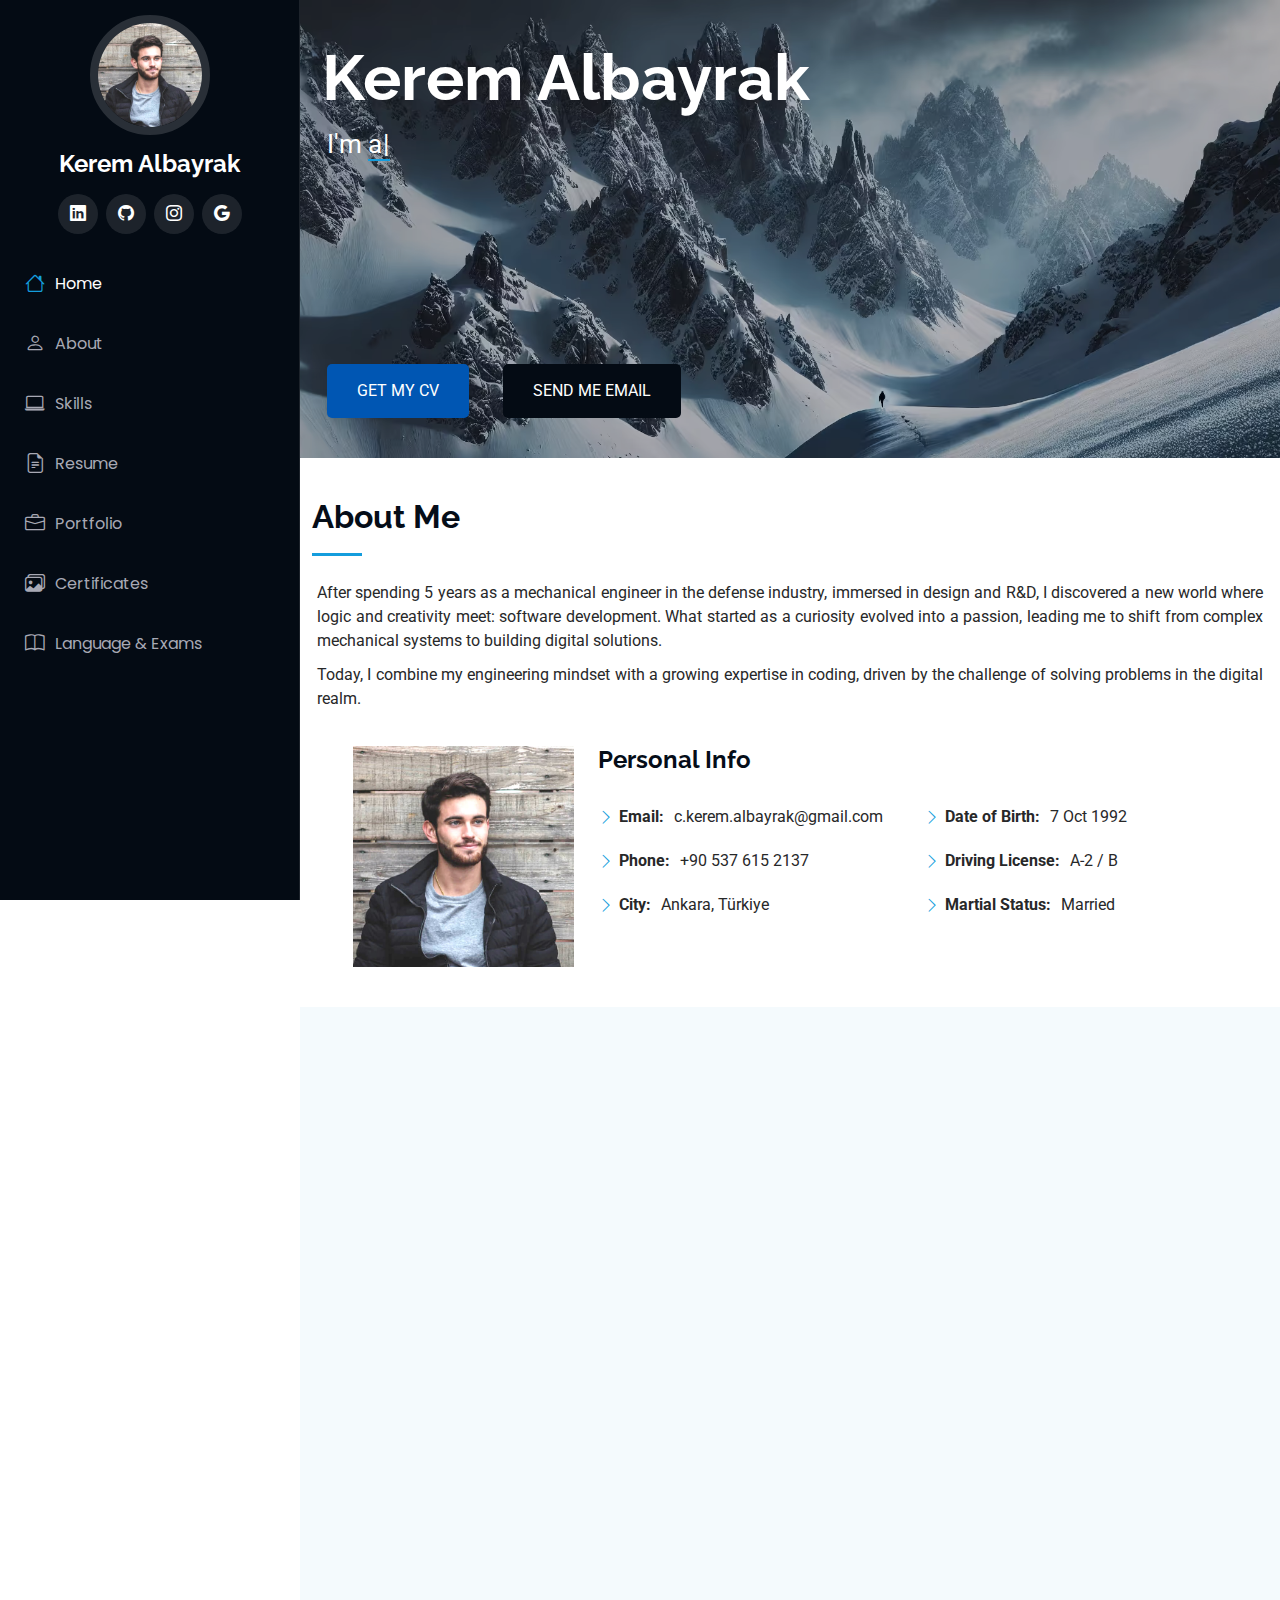
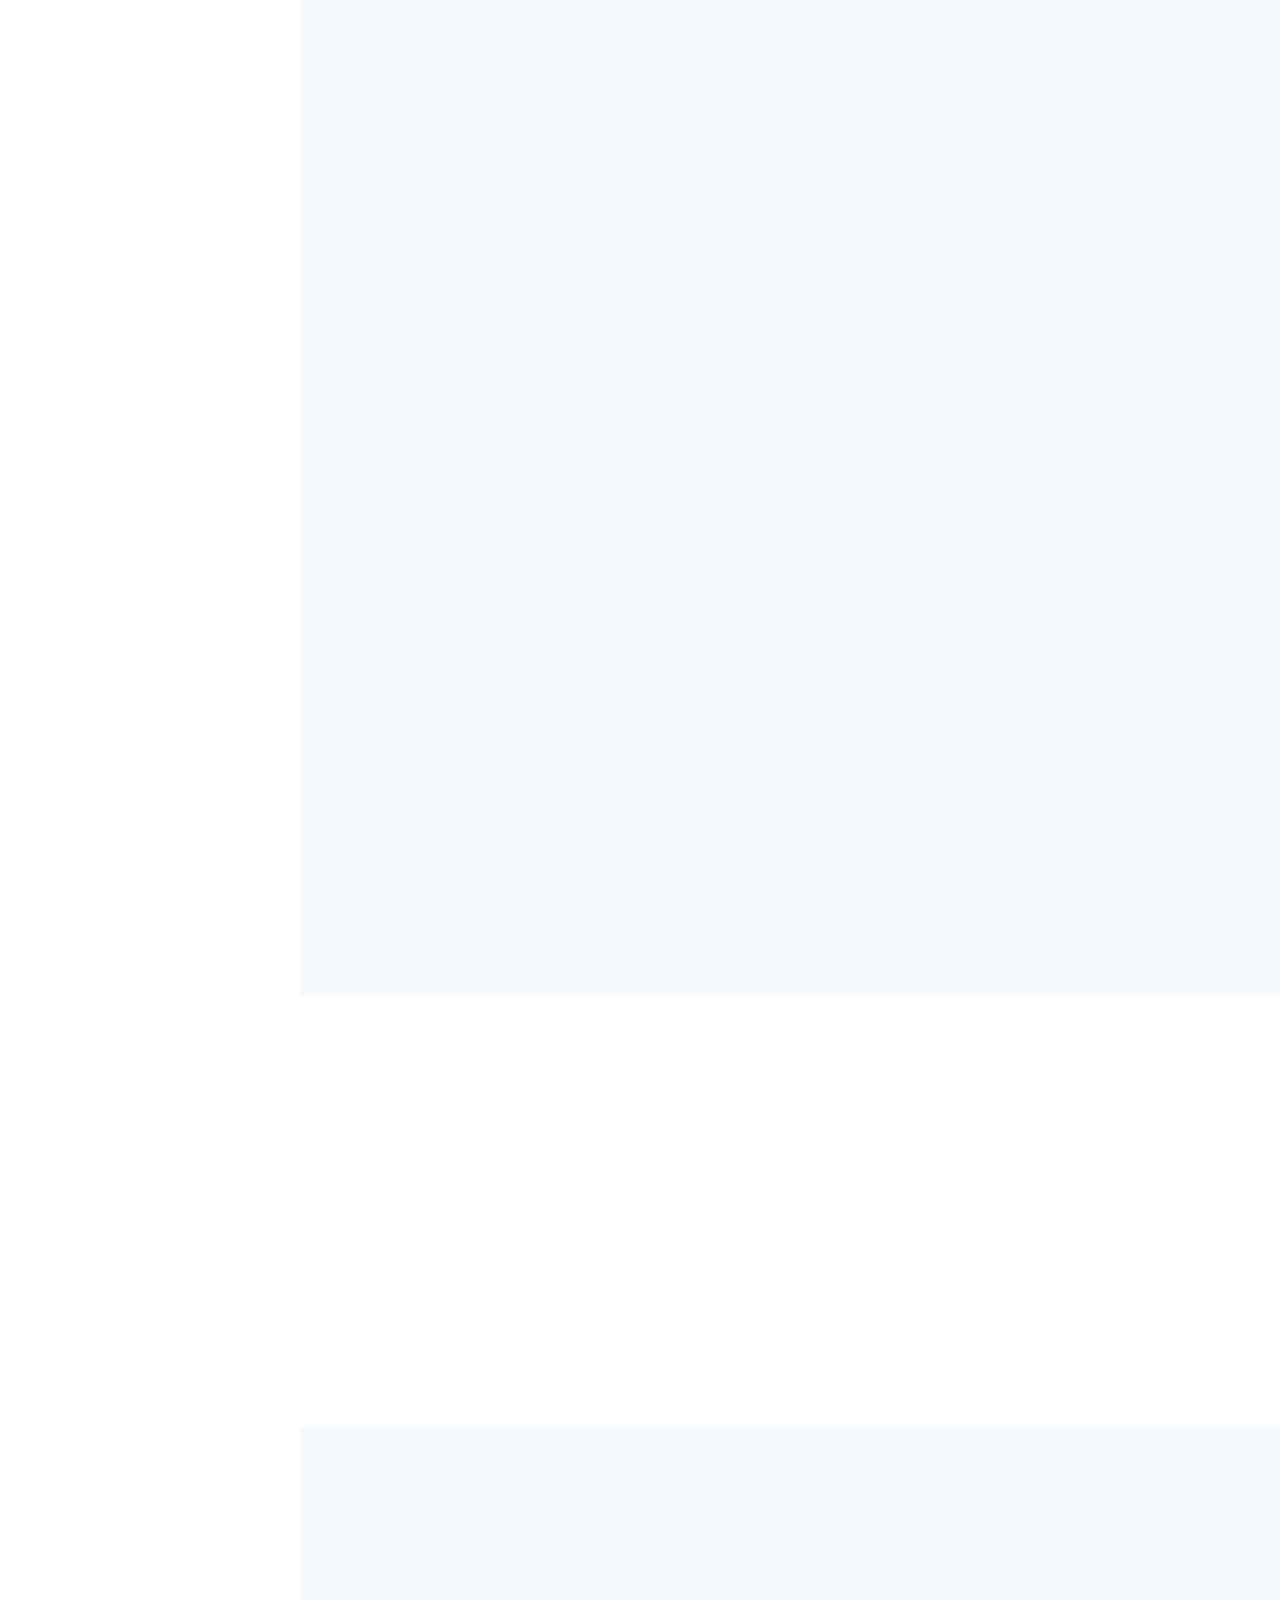
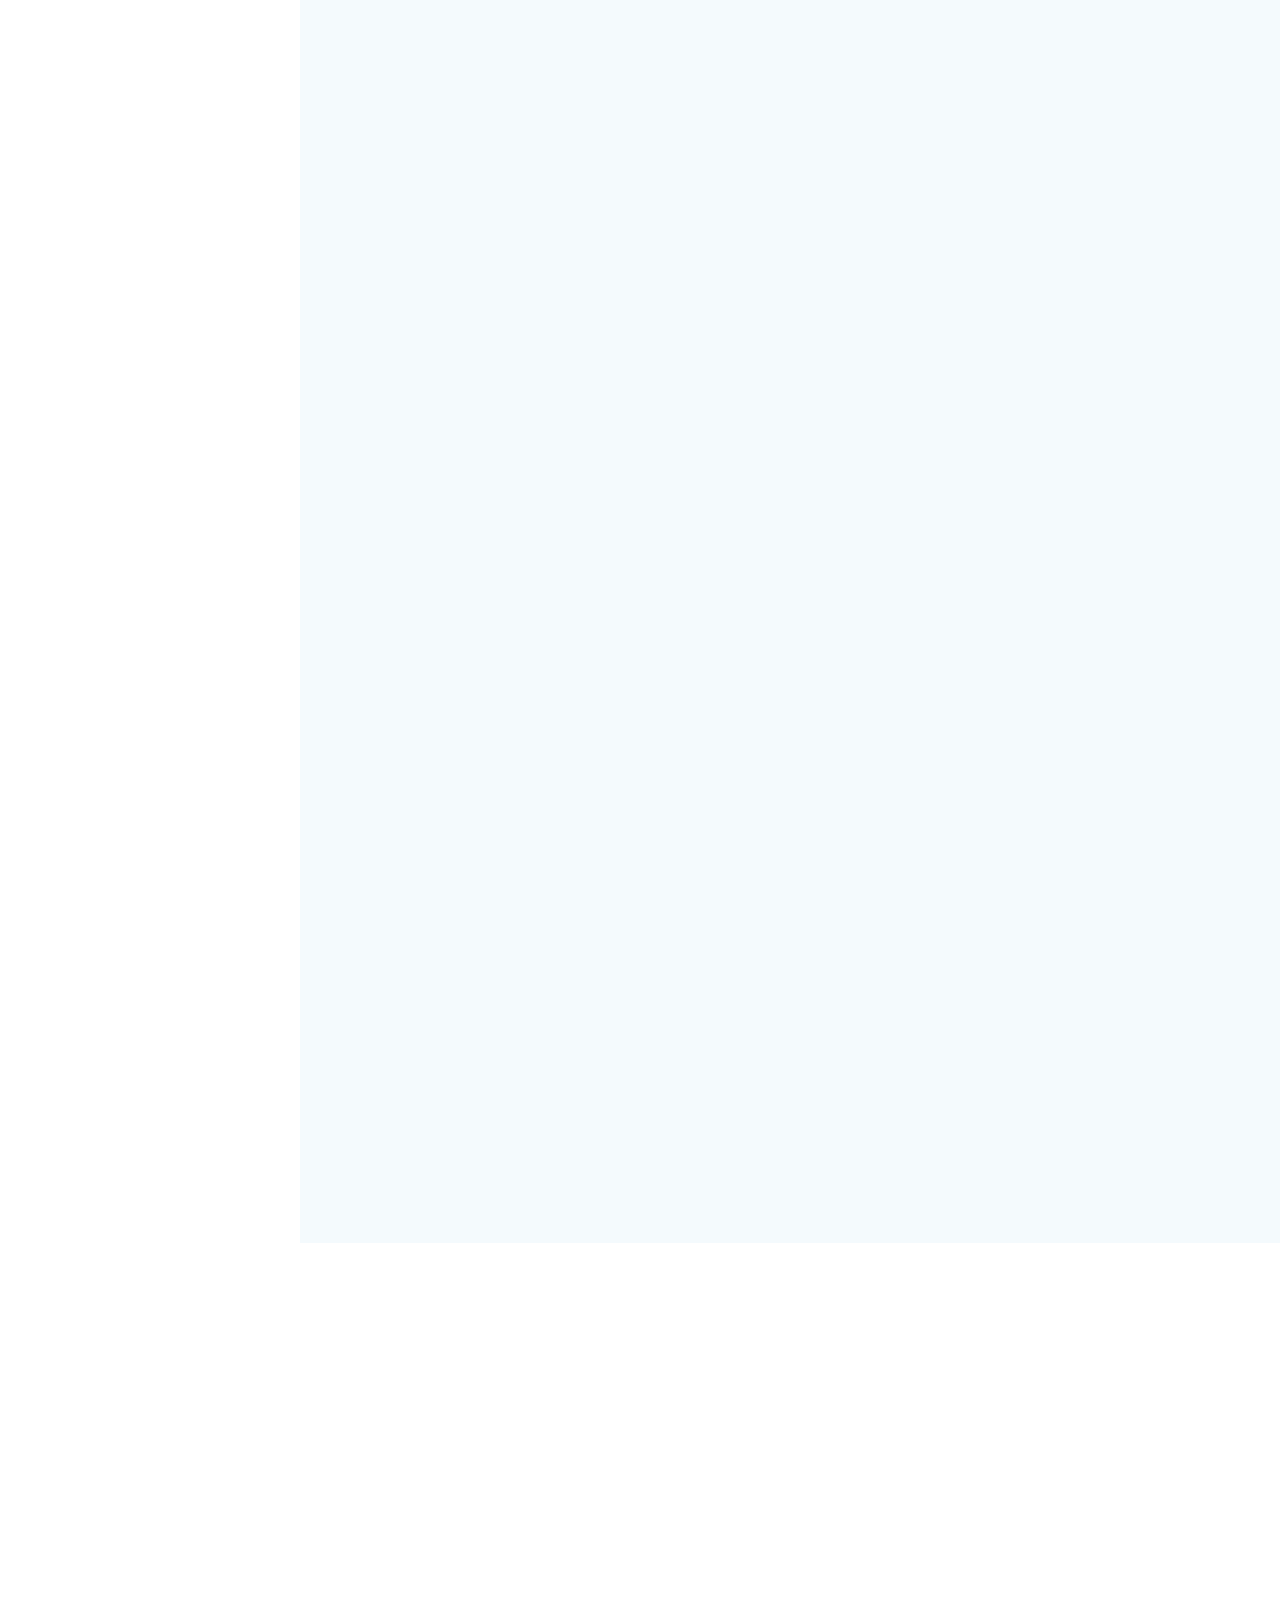
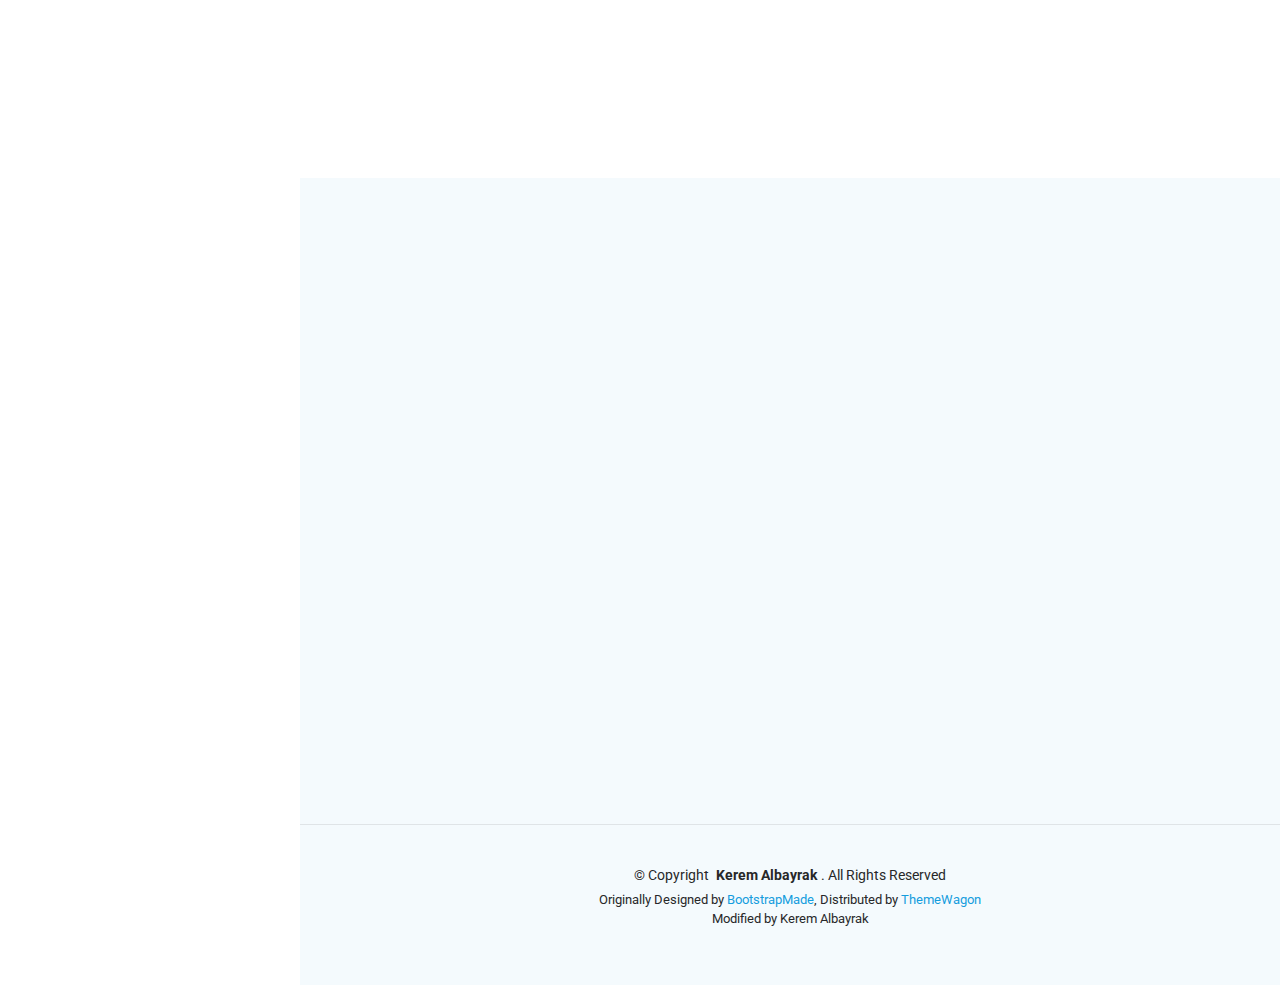
==== index.html @ eb7dd288 "Remove unused files and update page titles" ====
<!DOCTYPE html>
<html lang="en">
  <head>
    <meta charset="utf-8" />
    <meta content="width=device-width, initial-scale=1.0" name="viewport" />
    <title>Index - Kerem Albayrak</title>
    <meta content="" name="description" />
    <meta content="" name="keywords" />

    <!-- Favicons -->
    <link href="assets/img/favicon.png" rel="icon" />
    <link href="assets/img/apple-touch-icon.png" rel="apple-touch-icon" />

    <!-- Fonts -->
    <link href="https://fonts.googleapis.com" rel="preconnect" />
    <link href="https://fonts.gstatic.com" rel="preconnect" crossorigin />
    <link
      href="https://fonts.googleapis.com/css2?family=Roboto:ital,wght@0,100;0,300;0,400;0,500;0,700;0,900;1,100;1,300;1,400;1,500;1,700;1,900&family=Poppins:ital,wght@0,100;0,200;0,300;0,400;0,500;0,600;0,700;0,800;0,900;1,100;1,200;1,300;1,400;1,500;1,600;1,700;1,800;1,900&family=Raleway:ital,wght@0,100;0,200;0,300;0,400;0,500;0,600;0,700;0,800;0,900;1,100;1,200;1,300;1,400;1,500;1,600;1,700;1,800;1,900&display=swap"
      rel="stylesheet"
    />

    <!-- Vendor CSS Files -->
    <link href="assets/vendor/bootstrap/css/bootstrap.min.css" rel="stylesheet" />
    <link href="assets/vendor/bootstrap-icons/bootstrap-icons.css" rel="stylesheet" />
    <link href="assets/vendor/aos/aos.css" rel="stylesheet" />
    <link href="assets/vendor/glightbox/css/glightbox.min.css" rel="stylesheet" />
    <link href="assets/vendor/swiper/swiper-bundle.min.css" rel="stylesheet" />

    <!-- Main CSS File -->
    <link href="assets/css/main.css" rel="stylesheet" />

    <script async src="https://www.googletagmanager.com/gtag/js?id=G-XXXXXXX"></script>
    <script>
      window.dataLayer = window.dataLayer || [];
      function gtag() {
        dataLayer.push(arguments);
      }
      gtag("js", new Date());
      gtag("config", "G-VHT9JRE3QT");
    </script>
  </head>

  <body class="index-page">
    <header id="header" class="header dark-background d-flex flex-column">
      <i class="header-toggle d-xl-none bi bi-list"></i>

      <div class="profile-img">
        <img src="assets/img/my-profile-img.jpg" alt="" class="img-fluid rounded-circle" />
      </div>

      <a href="index.html" class="logo d-flex align-items-center justify-content-center">
        <!-- Uncomment the line below if you also wish to use an image logo -->
        <!-- <img src="assets/img/logo.png" alt=""> -->
        <h1 class="sitename">Kerem Albayrak</h1>
      </a>

      <div class="social-links text-center">
        <a href="https://www.linkedin.com/in/kerem-albayrak-me/" class="linkedin"><i class="bi bi-linkedin"></i></a>
        <a href="https://www.github.com/kerem-alba" class="github"><i class="bi bi-github"></i></a>
        <a href="https://www.instagram.com/keremasdfghjk/" class="instagram"><i class="bi bi-instagram"></i></a>
        <a href="mailto:c.kerem.albayrak@gmail.com" class="gmail"><i class="bi bi-google"></i></a>
      </div>

      <nav id="navmenu" class="navmenu">
        <ul>
          <li>
            <a href="index.html#hero" class="active"><i class="bi bi-house navicon"></i>Home</a>
          </li>
          <li>
            <a href="index.html#about"><i class="bi bi-person navicon"></i> About</a>
          </li>
          <li>
            <a href="index.html#skills"><i class="bi bi-laptop navicon"></i> Skills</a>
          </li>
          <li>
            <a href="index.html#resume"><i class="bi bi-file-earmark-text navicon"></i> Resume</a>
          </li>
          <li>
            <a href="index.html#portfolio"><i class="bi bi-briefcase navicon"></i> Portfolio</a>
          </li>
          <li>
            <a href="index.html#testimonials"><i class="bi bi-images navicon"></i> Certificates</a>
          </li>
          <li>
            <a href="index.html#languages-exams"><i class="bi bi-book navicon"></i> Language & Exams</a>
          </li>
        </ul>
      </nav>
    </header>

    <main class="main">
      <!-- Hero Section -->
      <section id="hero" class="hero section dark-background">
        <img src="assets/img/hero-bg.avif" alt="" data-aos="fade-in" class="" />

        <div class="container" data-aos="fade-up" data-aos-delay="100">
          <h2>Kerem Albayrak</h2>
          <p>
            I'm <span class="typed" data-typed-items="a Designer, a Developer, a Mountaineer">Designer</span
            ><span class="typed-cursor typed-cursor--blink" aria-hidden="true"></span
            ><span class="typed-cursor typed-cursor--blink" aria-hidden="true"></span>
          </p>
          <!-- Buttons Section -->
          <div class="hero-buttons">
            <a href="assets/docs/KeremAlbayrak_CV.pdf" class="btn btn-primary" target="_blank" download>GET MY CV</a>
            <a href="mailto:c.kerem.albayrak@gmail.com" class="btn btn-secondary">SEND ME EMAIL</a>
          </div>
          <!-- /Buttons Section -->
        </div>
      </section>
      <!-- /Hero Section -->

      <!-- About Section -->
      <section id="about" class="about section">
        <!-- Section Title -->
        <div class="container section-title" data-aos="fade-up">
          <h2>About Me</h2>
          <p>
            After spending 5 years as a mechanical engineer in the defense industry, immersed in design and R&D, I discovered a new world where logic
            and creativity meet: software development. What started as a curiosity evolved into a passion, leading me to shift from complex mechanical
            systems to building digital solutions.
          </p>
          <p>
            Today, I combine my engineering mindset with a growing expertise in coding, driven by the challenge of solving problems in the digital
            realm.
          </p>
        </div>
        <!-- End Section Title -->

        <div class="container" data-aos="fade-up" data-aos-delay="100">
          <div class="row gy-4 justify-content-center">
            <div class="col-lg-3 col-md-6 col-sm-6 about-img-container">
              <img src="assets/img/my-profile-img.jpg" class="img-fluid about-img" alt="" />
            </div>
            <div class="col-lg-8 content">
              <h2 class="personal-info">Personal Info</h2>
              <div class="row">
                <div class="col-lg-6">
                  <ul>
                    <li><i class="bi bi-chevron-right"></i> <strong>Email:</strong> <span>c.kerem.albayrak@gmail.com</span></li>
                    <li><i class="bi bi-chevron-right"></i> <strong>Phone:</strong> <span>+90 537 615 2137</span></li>
                    <li><i class="bi bi-chevron-right"></i> <strong>City:</strong> <span>Ankara, Türkiye</span></li>
                  </ul>
                </div>
                <div class="col-lg-6">
                  <ul>
                    <li><i class="bi bi-chevron-right"></i> <strong>Date of Birth:</strong> <span>7 Oct 1992</span></li>
                    <li><i class="bi bi-chevron-right"></i> <strong>Driving License:</strong> <span>A-2 / B</span></li>
                    <li><i class="bi bi-chevron-right"></i> <strong>Martial Status:</strong> <span>Married</span></li>
                  </ul>
                </div>
              </div>
            </div>
          </div>
        </div>
      </section>
      <!-- /About Section -->

      <!-- Resume Section -->
      <section id="resume" class="resume section light-background">
        <div class="container section-title" data-aos="fade-up">
          <h2>Resume</h2>
        </div>

        <div class="container">
          <div class="row">
            <div class="col-lg-6" data-aos="fade-up" data-aos-delay="100">
              <h3 class="resume-title">Education</h3>

              <div class="resume-item">
                <h4>Hacettepe University, Ankara</h4>
                <h5>2025 - 2026</h5>
                <p><em>Master of Software Engineering</em></p>
              </div>

              <!-- Edn Resume Item -->

              <div class="resume-item">
                <h4>Gazi University, Ankara</h4>
                <h5>2021 - 2024</h5>
                <p><em>Master of Industrial Design Engineering</em></p>
                <p>
                  Thesis:
                  <a href="assets/docs/KeremAlbayrak_Tez.pdf" class="thesis-title" target="_blank">
                    Real-Time Ammunition Image Processing for Quality Control
                  </a>
                </p>
              </div>

              <!-- Edn Resume Item -->

              <div class="resume-item">
                <h4>Bilkent University, Ankara</h4>
                <h5>2012 - 2019</h5>
                <p><em>Bachelor of Mechanical Engineering, 50% Merit Scholarship</em></p>
              </div>

              <div class="resume-item">
                <h4>Sinop Fen Lisesi</h4>
                <h5>2006 - 2010</h5>
              </div>
              <!-- Edn Resume Item -->

              <h3 class="resume-title">Siliconmade Academy</h3>
              <h5 class="resume-subtitle"><em>Siliconhead Program (62 weeks, 650 hours)</em></h5>

              <div class="resume-item">
                <h4>360° Leadership Software Expertise</h4>
                <h5>Nov 2024 - Present</h5>
                <p class="course-content">
                  Design Thinking &#9679; Service Design &#9679; Business Analysis &#9679; User Interface Design &#9679; User Experience &#9679;
                  Software Testing and Quality &#9679; Test Automation &#9679; Project Management &#9679; Agile Methodology &#9679; Digitalization and
                  Emerging Technologies
                </p>
              </div>

              <div class="resume-item">
                <h4>Frontend - Mobile Development</h4>
                <h5>May 2024 - Nov 2024</h5>
                <p class="course-content">
                  React &#9679; useState &#9679; useEffect &#9679; React Router &#9679; Redux &#9679; Firebase &#9679; Tailwind &#9679; React Native
                  &#9679; Expo &#9679; Typescript &#9679; ExpressJS &#9679; Push Notification &#9679; Testing
                </p>
              </div>

              <div class="resume-item">
                <h4>Full Stack Development</h4>
                <h5>Dec 2023 - Mar 2024</h5>
                <p class="course-content">
                  Bootstrap &#9679; JavaScript &#9679; Git &#9679; GitHub &#9679; Asp.Net Core MVC &#9679; Web API &#9679; SQL &#9679; N Layered
                  Architecture &#9679; Database Management &#9679; EF &#9679; JWT Authentication &#9679; RESTful API &#9679; CORS &#9679; Swagger
                  &#9679; CRUD Operations &#9679; Session and Cookie Management
                </p>
              </div>

              <div class="resume-item">
                <h4>Fundamentals of Programming</h4>
                <h5>Aug 2023 - Oct 2023</h5>
                <p class="course-content">HTML &#9679; CSS &#9679; XML &#9679; JSON &#9679; LINQ &#9679; OOP</p>
              </div>
              <!-- Edn Resume Item -->
            </div>

            <div class="col-lg-6" data-aos="fade-up" data-aos-delay="200">
              <h3 class="resume-title">Software Development Experience</h3>
              <div class="resume-item">
                <h4>Full Stack Developer Intern</h4>
                <h5>June 2024 - Oct 2024</h5>
                <p><em>Real Solutions, Düzce </em></p>
                <ul>
                  <li>Developed an employee leave and vehicle tracking web application using .NET 8, Angular, and N-tier architecture.</li>
                  <li>Implemented CQRS, AOP, and Clean Architecture principles for scalable and maintainable solutions.</li>
                  <li>Managed database operations with Entity Framework, LINQ, and performed migrations.</li>
                  <li>Utilized DevArchitecture's modular PnP architecture for faster and flexible development.</li>
                </ul>
              </div>
              <!-- Edn Resume Item -->

              <h3 class="resume-title">Other Professional Experience</h3>
              <div class="resume-item">
                <h4>R&D Design Engineer</h4>
                <h5>Jan 2022 - Present</h5>
                <p><em>Yeter Makina, Ankara </em></p>
                <ul>
                  <li>Led the design and R&D of advanced ammunition production machinery for the defense industry.</li>
                  <li>Integrated image processing technologies into machinery to automate quality control.</li>
                </ul>
              </div>
              <!-- Edn Resume Item -->

              <div class="resume-item">
                <h4>R&D Design Engineer</h4>
                <h5>Nov 2020 - Jan 2022</h5>
                <p><em>Hidrotim Defence, Ankara</em></p>
                <ul>
                  <li>Designed and developed ammunition manufacturing machinery using multidisciplinary engineering approaches.</li>
                  <li>Worked with teams to ensure smooth transition from design to production.</li>
                </ul>
              </div>
              <!-- Edn Resume Item -->

              <div class="resume-item">
                <h4>Technical Sales Engineer</h4>
                <h5>Nov 2019 - Aug 2020</h5>
                <p><em>Mitaş, Ankara</em></p>
                <ul>
                  <li>Provided technical solutions and supported sales of industrial products to international clients.</li>
                </ul>
              </div>
              <!-- Edn Resume Item -->
            </div>
          </div>
        </div>
      </section>
      <!-- /Resume Section -->

      <!-- Skills Section -->
      <section id="skills" class="skills section">
        <!-- Section Title -->
        <div class="container section-title" data-aos="fade-up">
          <h2>Technical Skills</h2>
          <div class="skills-wrapper">
            <!-- Left Column -->
            <div class="skills-column">
              <!-- Languages -->
              <div class="skills-category">
                <h4>Languages</h4>
                <div class="skills-icons">
                  <div class="skill-item">
                    <img class="icon" src="assets/icon/html5.png" alt="HTML5 Icon" />
                    <p>HTML5</p>
                  </div>
                  <div class="skill-item">
                    <img class="icon" src="assets/icon/css3.png" alt="CSS3 Icon" />
                    <p>CSS3</p>
                  </div>
                  <div class="skill-item">
                    <img class="icon" src="assets/icon/c-sharp.png" alt="C# Icon" />
                    <p>C#</p>
                  </div>
                  <div class="skill-item">
                    <img class="icon" src="assets/icon/js.png" alt="JavaScript Icon" />
                    <p>JavaScript</p>
                  </div>
                  <div class="skill-item">
                    <img class="icon" src="assets/icon/typescript.png" alt="TypeScript Icon" />
                    <p>TypeScript</p>
                  </div>
                  <div class="skill-item">
                    <img class="icon" src="assets/icon/matlab.png" alt="Matlab Icon" />
                    <p>Matlab</p>
                  </div>
                </div>
              </div>

              <!-- Frontend Development -->
              <div class="skills-category">
                <h4>Frontend Development</h4>
                <div class="skills-icons">
                  <div class="skill-item">
                    <img class="icon" src="assets/icon/react.png" alt="React Icon" />
                    <p>React</p>
                  </div>
                  <div class="skill-item">
                    <img class="icon" src="assets/icon/reactnative.png" alt="React Native Icon" />
                    <p>React Native</p>
                  </div>
                  <div class="skill-item">
                    <img class="icon" src="assets/icon/angular.png" alt="Angular Icon" />
                    <p>Angular</p>
                  </div>
                  <div class="skill-item">
                    <img class="icon" src="assets/icon/bootstrap.png" alt="Bootstrap Icon" />
                    <p>Bootstrap</p>
                  </div>
                  <div class="skill-item">
                    <img class="icon" src="assets/icon/tailwind.png" alt="Tailwind Icon" />
                    <p>Tailwind</p>
                  </div>
                </div>
              </div>
            </div>
            <!-- Right Column -->
            <div class="skills-column">
              <!-- Database -->
              <div class="skills-category">
                <h4>Database</h4>
                <div class="skills-icons">
                  <div class="skill-item">
                    <img class="icon" src="assets/icon/mssql.png" alt="Ms SQL Icon" />
                    <p>Ms SQL</p>
                  </div>
                  <div class="skill-item">
                    <img class="icon" src="assets/icon/firestore.png" alt="Firestore Icon" />
                    <p>Firestore</p>
                  </div>
                  <div class="skill-item">
                    <img class="icon" src="assets/icon/azuresql.png" alt="Azure SQL Icon" />
                    <p>Azure SQL</p>
                  </div>
                </div>
              </div>

              <!-- Backend Development -->
              <div class="skills-category">
                <h4>Backend Development</h4>
                <div class="skills-icons">
                  <div class="skill-item">
                    <img class="icon" src="assets/icon/nodejs.png" alt="Node.js Icon" />
                    <p>Node.js</p>
                  </div>
                  <div class="skill-item">
                    <img class="icon" src="assets/icon/netcore.png" alt="Asp.Net Icon" />
                    <p>.Net</p>
                  </div>
                  <div class="skill-item">
                    <img class="icon" src="assets/icon/firebase.png" alt="Firebase Icon" />
                    <p>Firebase</p>
                  </div>
                </div>
              </div>
            </div>
          </div>
        </div>
      </section>

      <!-- /Skills Section -->

      <!-- Portfolio Section -->
      <section id="portfolio" class="portfolio section light-background">
        <!-- Section Title -->
        <div class="container section-title" data-aos="fade-up">
          <h2>Portfolio</h2>
        </div>
        <!-- End Section Title -->

        <div class="container">
          <div class="isotope-layout" data-default-filter="*" data-layout="masonry" data-sort="original-order">
            <ul class="portfolio-filters isotope-filters" data-aos="fade-up" data-aos-delay="100">
              <li data-filter="*" class="filter-active">All</li>
              <li data-filter=".filter-mobile">Mobile App</li>
              <li data-filter=".filter-web">Web App</li>
            </ul>
            <!-- End Portfolio Filters -->

            <div class="row gy-4 isotope-container" data-aos="fade-up" data-aos-delay="200">
              <div class="col-lg-4 col-md-6 portfolio-item isotope-item filter-mobile">
                <div class="portfolio-content h-100">
                  <img src="assets/screenshots/hotel-rez/1.jpg" class="img-fluid" alt="" />
                  <div class="portfolio-info">
                    <h4>hotelrez</h4>
                    <p>Hotel reservation expo app</p>
                    <a href="assets/screenshots/hotel-rez/1.jpg" class="glightbox preview-link"><i class="bi bi-zoom-in"></i></a>
                    <a href="portfolio-details.html?id=1" title="More Details" class="details-link"><i class="bi bi-link-45deg"></i></a>
                  </div>
                </div>
              </div>
              <!-- End Portfolio Item -->

              <div class="col-lg-4 col-md-6 portfolio-item isotope-item filter-mobile">
                <div class="portfolio-content h-100">
                  <img src="assets/screenshots/konserx/home1.jpg" class="img-fluid" alt="" />
                  <div class="portfolio-info">
                    <h4>KonserX</h4>
                    <p>Expo app for tracking concerts in Turkey</p>
                    <a href="assets/screenshots/konserx/home1.jpg" class="glightbox preview-link"><i class="bi bi-zoom-in"></i></a>
                    <a href="portfolio-details.html?id=2" title="More Details" class="details-link"><i class="bi bi-link-45deg"></i></a>
                  </div>
                </div>
              </div>
              <!-- End Portfolio Item -->

              <div class="col-lg-4 col-md-6 portfolio-item isotope-item filter-web">
                <div class="portfolio-content h-100">
                  <img src="assets/screenshots/order-management/productupdate.png" class="img-fluid" alt="" />
                  <div class="portfolio-info">
                    <h4>OrderManagement</h4>
                    <p>Order management app for company in-use</p>
                    <a href="assets/screenshots/order-management/productupdate.png" class="glightbox preview-link"><i class="bi bi-zoom-in"></i></a>
                    <a href="portfolio-details.html?id=5&filter=web" title="More Details" class="details-link"><i class="bi bi-link-45deg"></i></a>
                  </div>
                </div>
              </div>
              <!-- End Portfolio Item -->

              <div class="col-lg-4 col-md-6 portfolio-item isotope-item filter-mobile">
                <div class="portfolio-content h-100">
                  <img src="assets/screenshots/mf101Shop/4.jpg" class="img-fluid" alt="" />
                  <div class="portfolio-info">
                    <h4>Mf101 Shop</h4>
                    <p>E-commerce app with simple features</p>
                    <a href="assets/screenshots/mf101Shop/4.jpg" class="glightbox preview-link"><i class="bi bi-zoom-in"></i></a>
                    <a href="portfolio-details.html?id=3" title="More Details" class="details-link"><i class="bi bi-link-45deg"></i></a>
                  </div>
                </div>
              </div>
              <!-- End Portfolio Item -->

              <div class="col-lg-4 col-md-6 portfolio-item isotope-item filter-mobile">
                <div class="portfolio-content h-100">
                  <img src="assets/screenshots/pet-adoption/05HomeScreenCats.jpg" class="img-fluid" alt="" />
                  <div class="portfolio-info">
                    <h4>pet-adoption</h4>
                    <p>Expo app for adopting pets</p>
                    <a href="assets/screenshots/pet-adoption/05HomeScreenCats.jpg" class="glightbox preview-link"><i class="bi bi-zoom-in"></i></a>
                    <a href="portfolio-details.html?id=4" title="More Details" class="details-link"><i class="bi bi-link-45deg"></i></a>
                  </div>
                </div>
              </div>
              <!-- End Portfolio Item -->

              <div class="col-lg-4 col-md-6 portfolio-item isotope-item filter-web">
                <div class="portfolio-content h-100">
                  <img src="assets/screenshots/warehouse/homescreen.jpg" class="img-fluid" alt="Warehouse Management System Screenshot" />
                  <div class="portfolio-info">
                    <h4>Warehouse Management System</h4>
                    <p>React based inventory management system</p>
                    <a href="assets/screenshots/warehouse/homescreen.jpg" class="glightbox preview-link"><i class="bi bi-zoom-in"></i></a>
                    <a href="portfolio-details.html?id=6&filter=web" title="More Details" class="details-link"><i class="bi bi-link-45deg"></i></a>
                  </div>
                </div>
              </div>
              <!-- End Portfolio Item -->

              <div class="col-lg-4 col-md-6 portfolio-item isotope-item filter-web">
                <div class="portfolio-content h-100">
                  <img
                    src="assets/screenshots/employee-leave/admin-leave-types.jpg"
                    class="img-fluid"
                    alt="Employee Leave Management System Screenshot"
                  />
                  <div class="portfolio-info">
                    <h4>Employee Leave Management System</h4>
                    <p>ASP.NET Core and EF-based leave management system</p>
                    <a href="assets/screenshots/employee-leave/admin-leave-types.jpg" class="glightbox preview-link"><i class="bi bi-zoom-in"></i></a>
                    <a href="portfolio-details.html?id=7&filter=web" title="More Details" class="details-link"><i class="bi bi-link-45deg"></i></a>
                  </div>
                </div>
              </div>
              <!-- End Portfolio Item -->
            </div>
            <!-- End Portfolio Container -->
          </div>
        </div>
      </section>
      <!-- /Portfolio Section -->

      <!-- Testimonials Section -->
      <section id="testimonials" class="testimonials section">
        <div class="container section-title" data-aos="fade-up">
          <h2>Certificates</h2>
        </div>
        <div class="container" data-aos="fade-up" data-aos-delay="100">
          <div class="swiper init-swiper">
            <script type="application/json" class="swiper-config">
              {
                "loop": true,
                "speed": 600,
                "autoplay": {
                  "delay": 2000
                },
                "slidesPerView": "auto",
                "pagination": {
                  "el": ".swiper-pagination",
                  "type": "bullets",
                  "clickable": true
                },
                "breakpoints": {
                  "320": {
                    "slidesPerView": 1,
                    "spaceBetween": 40
                  },
                  "768": {
                    "slidesPerView": 2,
                    "spaceBetween": 20
                  },
                  "1200": {
                    "slidesPerView": 3,
                    "spaceBetween": 10
                  }
                }
              }
            </script>
            <div class="swiper-wrapper" id="testimonials-container">
              <!-- Sertifikalar buraya eklenecek -->
            </div>
            <div class="swiper-pagination"></div>
          </div>
        </div>
      </section>

      <!-- Lightbox Container -->
      <div id="lightbox" class="lightbox-container">
        <span id="close-lightbox" class="close-lightbox">&times;</span>
        <img id="lightbox-img" class="lightbox-img" src="" />
      </div>
      <!-- /Testimonials Section -->

      <!-- Languages and Exams Section -->
      <section id="languages-exams" class="languages-exams section light-background">
        <div class="container section-title" data-aos="fade-up">
          <h2>Languages and Exams</h2>
        </div>

        <div class="container" data-aos="fade-up" data-aos-delay="100">
          <div class="row gy-4">
            <!-- Language Section -->
            <div class="col-lg-6">
              <h3>Languages</h3>
              <ul>
                <li><strong>English:</strong> Advanced reading, writing, and speaking</li>
                <p><em>English Course (150 hours)</em></p>
                <h6>EC New York Language School, NYC, USA (June-Aug 2013)</h6>
              </ul>
            </div>

            <!-- Exams Section -->
            <div class="col-lg-6">
              <h3>Exams</h3>
              <ul>
                <li><strong>ALES 2020 Score:</strong> 89/100</li>
                <li><strong>YDS 2020 Score:</strong> 88/100</li>
              </ul>
            </div>
          </div>
        </div>
      </section>
      <!-- Languages and Exams Section -->

      <!-- Badges Section -->
      <section id="badges" class="badges section light-background">
        <div class="container section-title" data-aos="fade-up">
          <h2>Badges</h2>
        </div>

        <div class="container" data-aos="fade-up" data-aos-delay="100">
          <div class="row gy-4">
            <div class="col-lg-6">
              <h3>Codewars Badge</h3>
              <a href="https://www.codewars.com/users/keremalb" target="_blank">
                <img
                  src="https://www.codewars.com/users/keremalb/badges/large"
                  alt="Codewars Badge"
                  style="max-width: 100%; border: 2px solid #ccc; border-radius: 10px"
                />
              </a>
            </div>

            <div class="col-lg-6">
              <h3>Other Badges</h3>
              <p>Coming soon...</p>
            </div>
          </div>
        </div>
      </section>
    </main>

    <footer id="footer" class="footer position-relative light-background">
      <div class="container">
        <div class="copyright text-center">
          <p>© <span>Copyright</span> <strong class="px-1 sitename">Kerem Albayrak</strong>. All Rights Reserved</p>
        </div>
        <div class="credits">
          Originally Designed by <a href="https://bootstrapmade.com/">BootstrapMade</a>, Distributed by
          <a href="https://themewagon.com">ThemeWagon</a>
          <p>Modified by Kerem Albayrak</p>
        </div>
      </div>
    </footer>

    <!-- Scroll Top -->
    <a href="#" id="scroll-top" class="scroll-top d-flex align-items-center justify-content-center"><i class="bi bi-arrow-up-short"></i></a>

    <!-- Preloader -->
    <div id="preloader"></div>

    <!-- Vendor JS Files -->
    <script src="assets/vendor/bootstrap/js/bootstrap.bundle.min.js"></script>
    <script src="assets/vendor/php-email-form/validate.js"></script>
    <script src="assets/vendor/aos/aos.js"></script>
    <script src="assets/vendor/typed.js/typed.umd.js"></script>
    <script src="assets/vendor/purecounter/purecounter_vanilla.js"></script>
    <script src="assets/vendor/waypoints/noframework.waypoints.js"></script>
    <script src="assets/vendor/glightbox/js/glightbox.min.js"></script>
    <script src="assets/vendor/imagesloaded/imagesloaded.pkgd.min.js"></script>
    <script src="assets/vendor/isotope-layout/isotope.pkgd.min.js"></script>
    <script src="assets/vendor/swiper/swiper-bundle.min.js"></script>

    <!-- Main JS File -->
    <script src="assets/js/main.js"></script>
  </body>
</html>
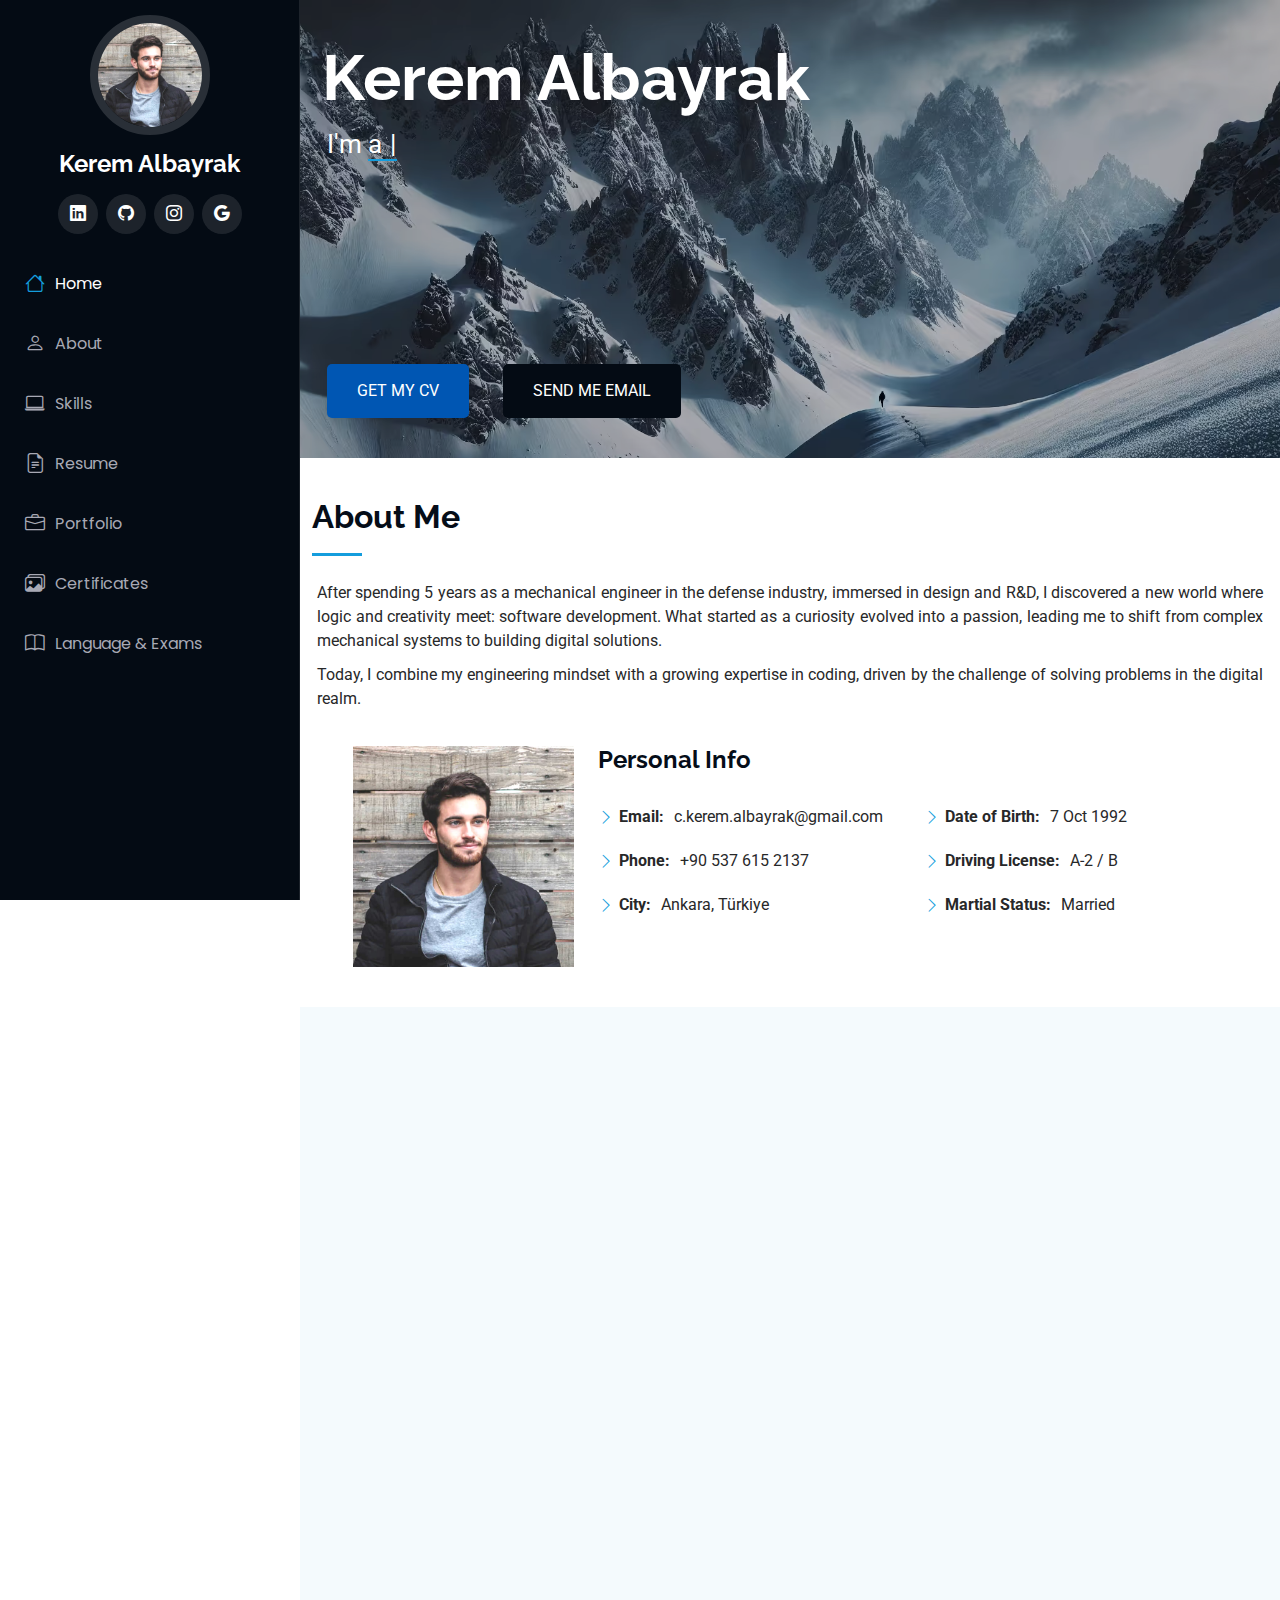
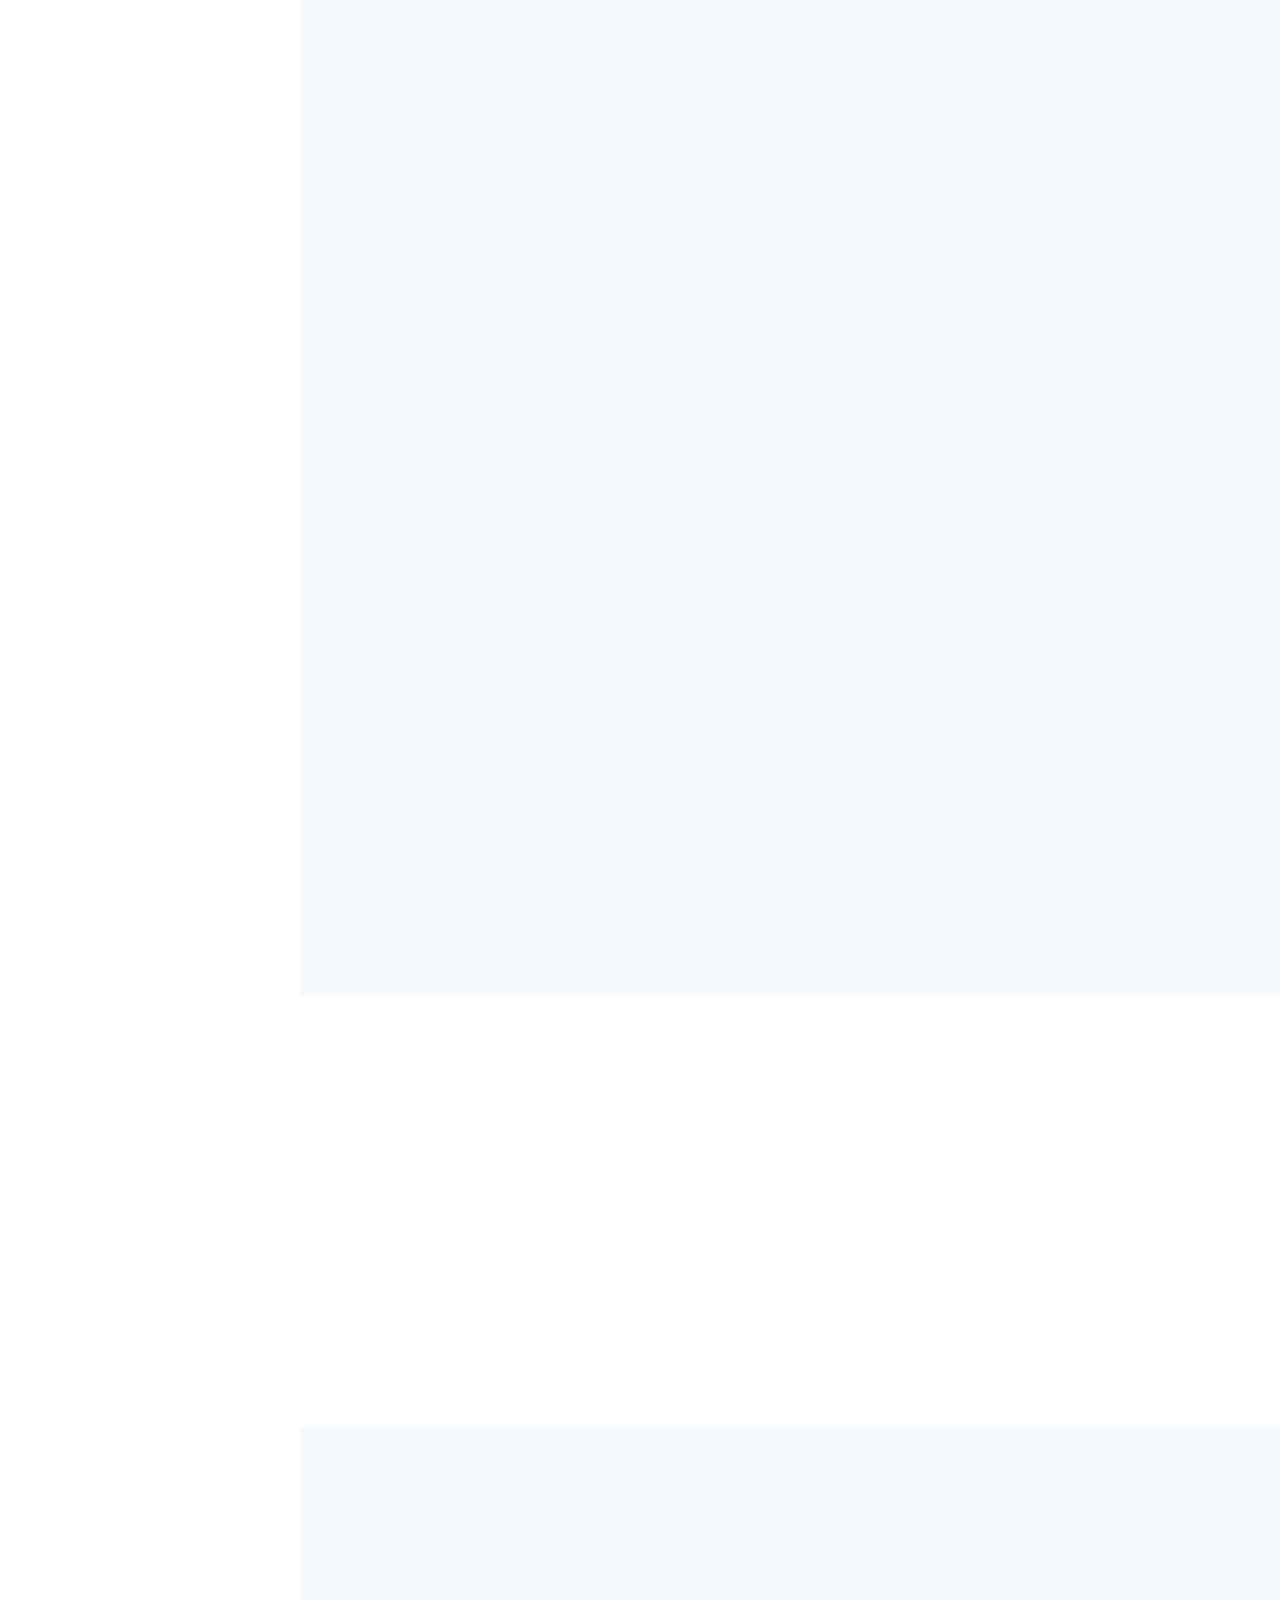
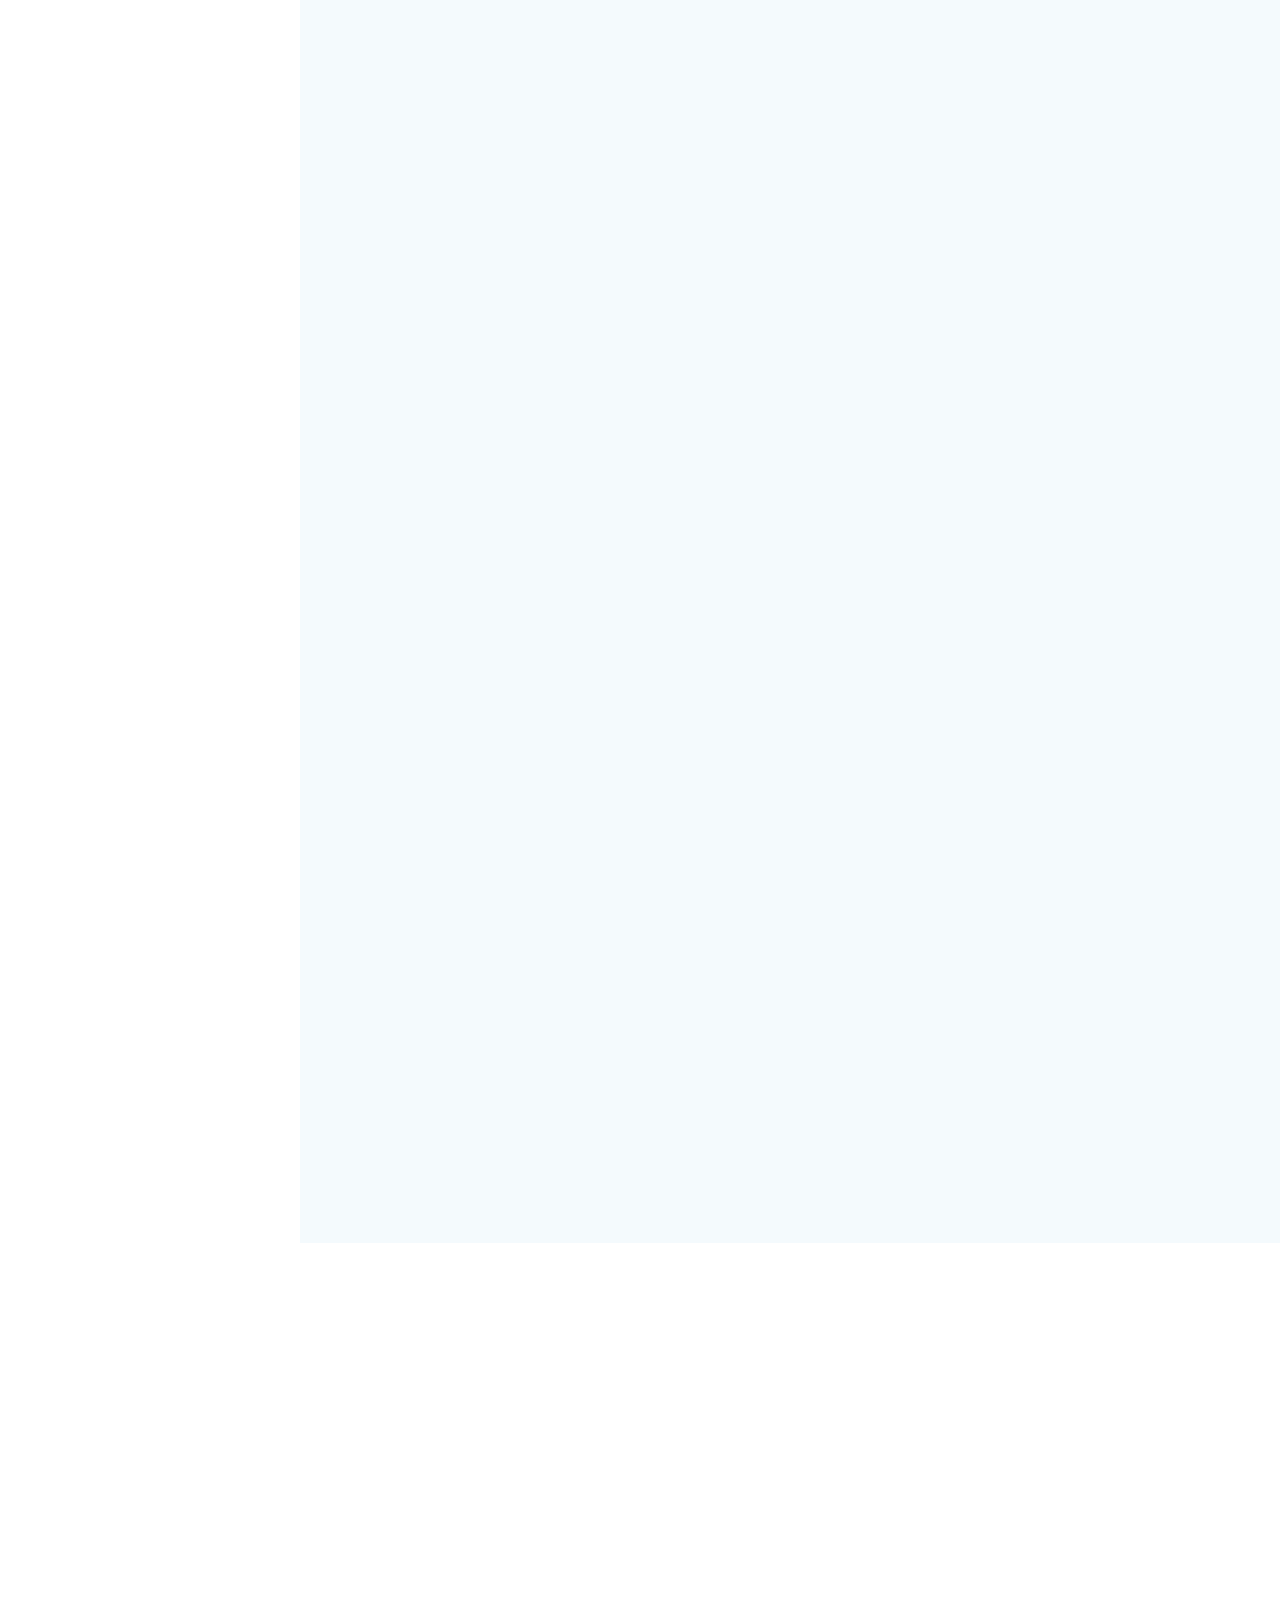
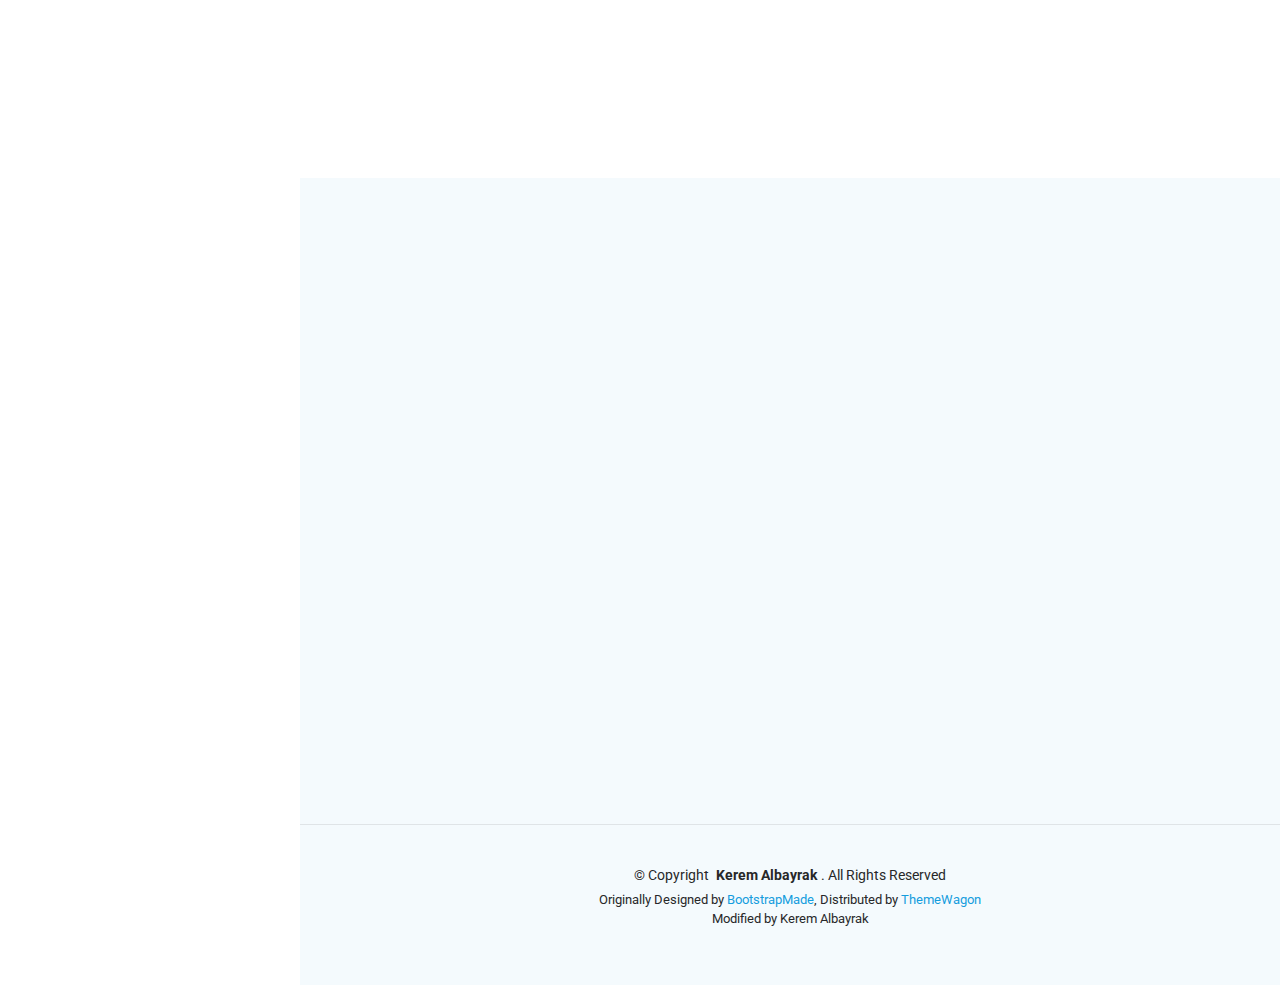
==== commit a4f4c30b: "Update portfolio layout and add new project details" ====
--- a/index.html
+++ b/index.html
@@ -327,6 +327,10 @@
                     <p>TypeScript</p>
                   </div>
                   <div class="skill-item">
+                    <img class="icon" src="assets/icon/python.png" alt="Python Icon" />
+                    <p>Python</p>
+                  </div>
+                  <div class="skill-item">
                     <img class="icon" src="assets/icon/matlab.png" alt="Matlab Icon" />
                     <p>Matlab</p>
                   </div>
@@ -368,7 +372,11 @@
                 <div class="skills-icons">
                   <div class="skill-item">
                     <img class="icon" src="assets/icon/mssql.png" alt="Ms SQL Icon" />
-                    <p>Ms SQL</p>
+                    <p>MsSQL</p>
+                  </div>
+                  <div class="skill-item">
+                    <img class="icon" src="assets/icon/postgresql.png" alt="PostgreSql Icon" />
+                    <p>PostgreSQL</p>
                   </div>
                   <div class="skill-item">
                     <img class="icon" src="assets/icon/firestore.png" alt="Firestore Icon" />
@@ -432,6 +440,19 @@
                     <p>Hotel reservation expo app</p>
                     <a href="assets/screenshots/hotel-rez/1.jpg" class="glightbox preview-link"><i class="bi bi-zoom-in"></i></a>
                     <a href="portfolio-details.html?id=1" title="More Details" class="details-link"><i class="bi bi-link-45deg"></i></a>
+                  </div>
+                </div>
+              </div>
+              <!-- End Portfolio Item -->
+
+              <div class="col-lg-4 col-md-6 portfolio-item isotope-item filter-web">
+                <div class="portfolio-content h-100">
+                  <img src="assets/screenshots/henas/HENAS.png" class="img-fluid" alt="" />
+                  <div class="portfolio-info">
+                    <h4>HENAS</h4>
+                    <p>Hekim Nöbet Asistanı</p>
+                    <a href="assets/screenshots/henas/HENAS.png" class="glightbox preview-link"><i class="bi bi-zoom-in"></i></a>
+                    <a href="portfolio-details.html?id=8&filter=web" title="More Details" class="details-link"><i class="bi bi-link-45deg"></i></a>
                   </div>
                 </div>
               </div>
--- a/assets/css/main.css
+++ b/assets/css/main.css
@@ -638,7 +638,7 @@
 
 .skills-wrapper {
   display: flex;
-  gap: 20px;
+  gap: 50px;
   flex-wrap: wrap;
 }
 
@@ -660,7 +660,7 @@
 
 .skills-icons {
   display: flex;
-  gap: 15px;
+  gap: 10px;
   overflow-x: auto;
   padding-bottom: 10px;
   scroll-behavior: smooth;
@@ -697,11 +697,11 @@
 
 @media screen and (min-width: 992px) {
   .skills-column:first-child {
-    flex: 6;
+    flex: 4;
   }
 
   .skills-column:last-child {
-    flex: 5;
+    flex: 3;
   }
 }
 
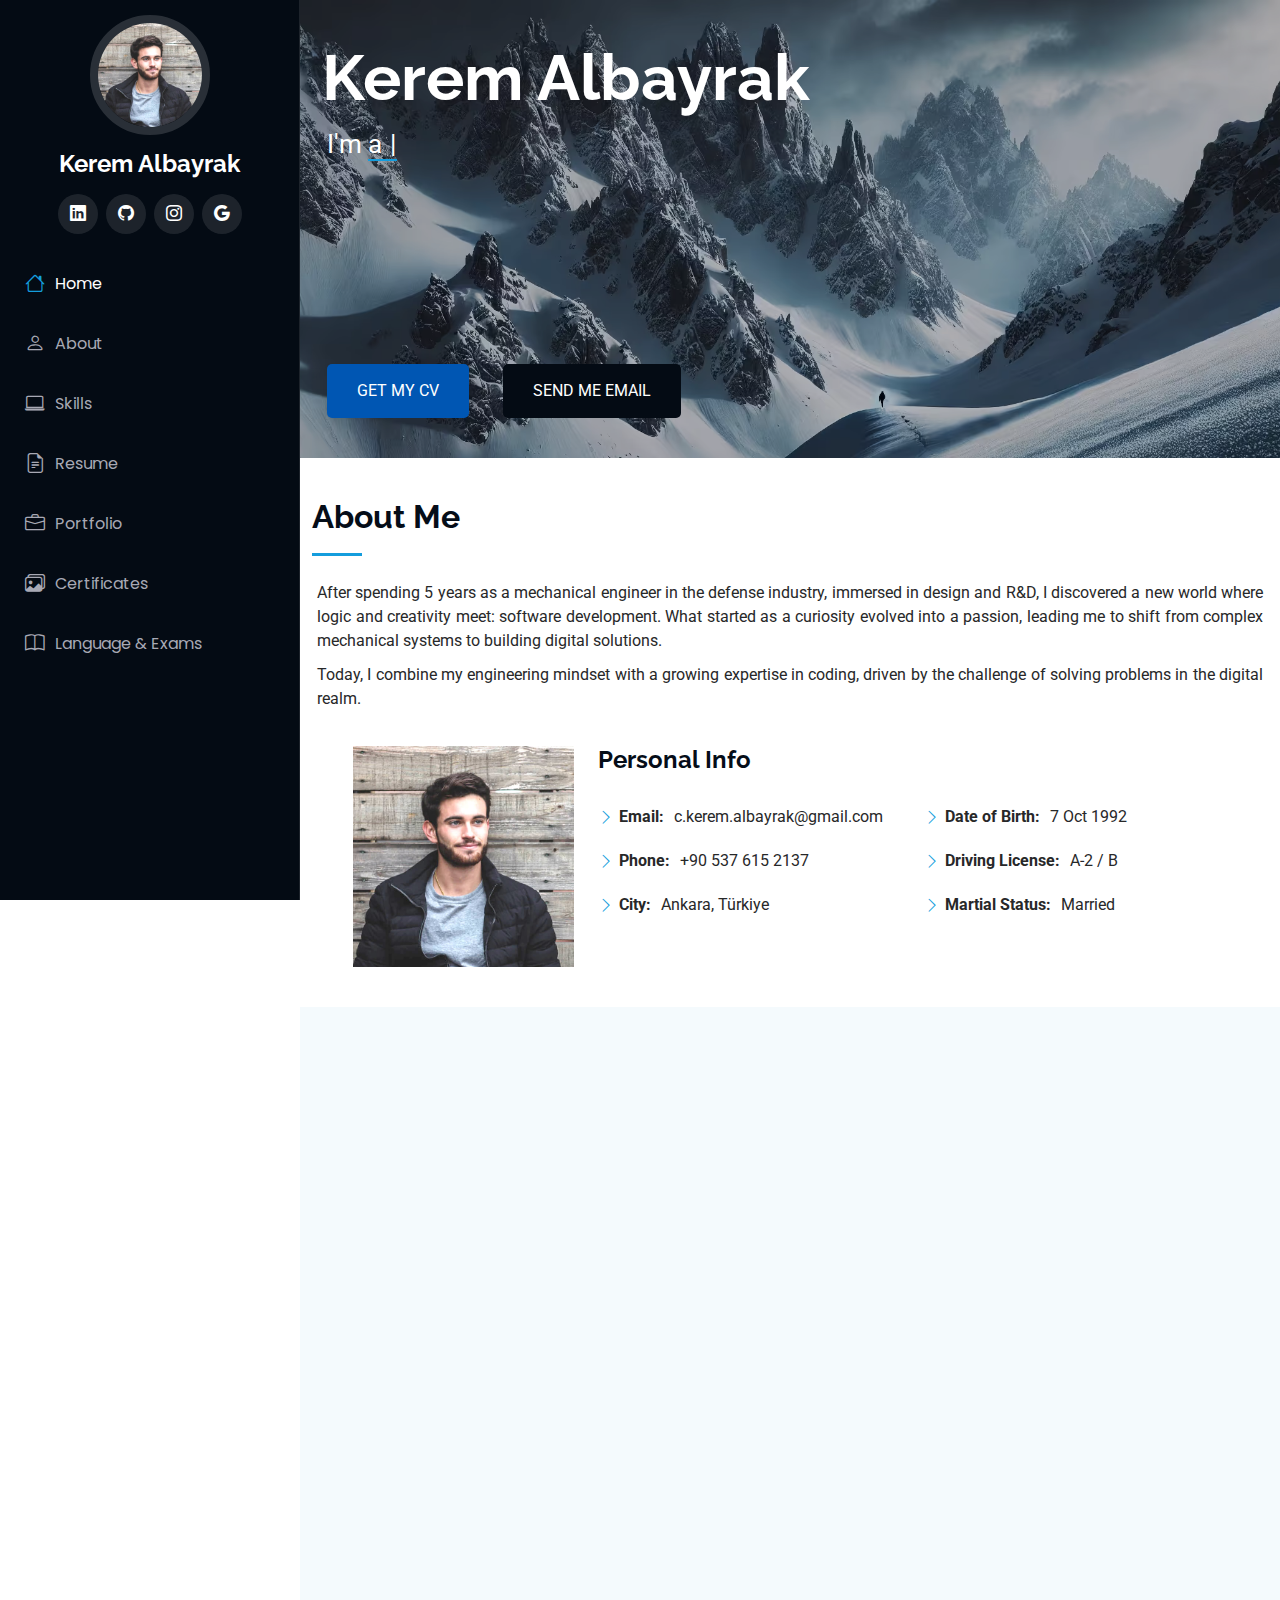
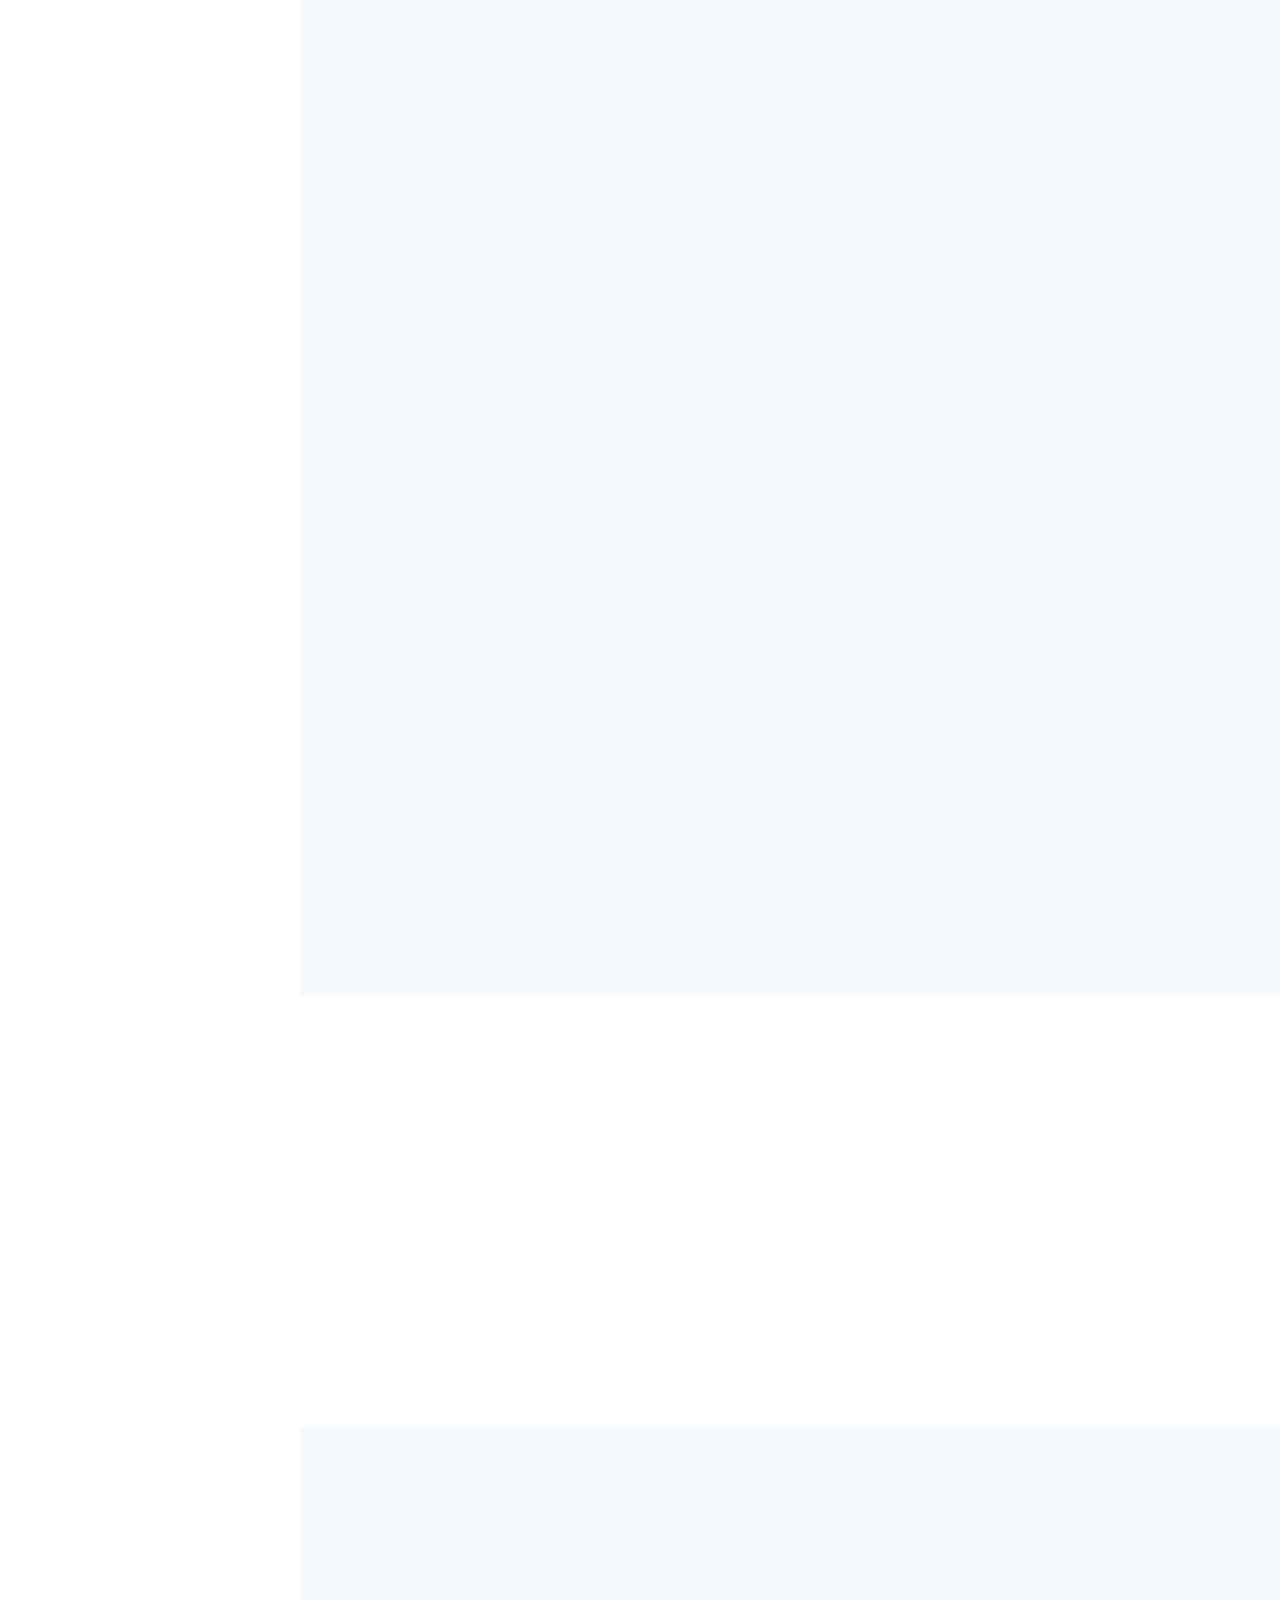
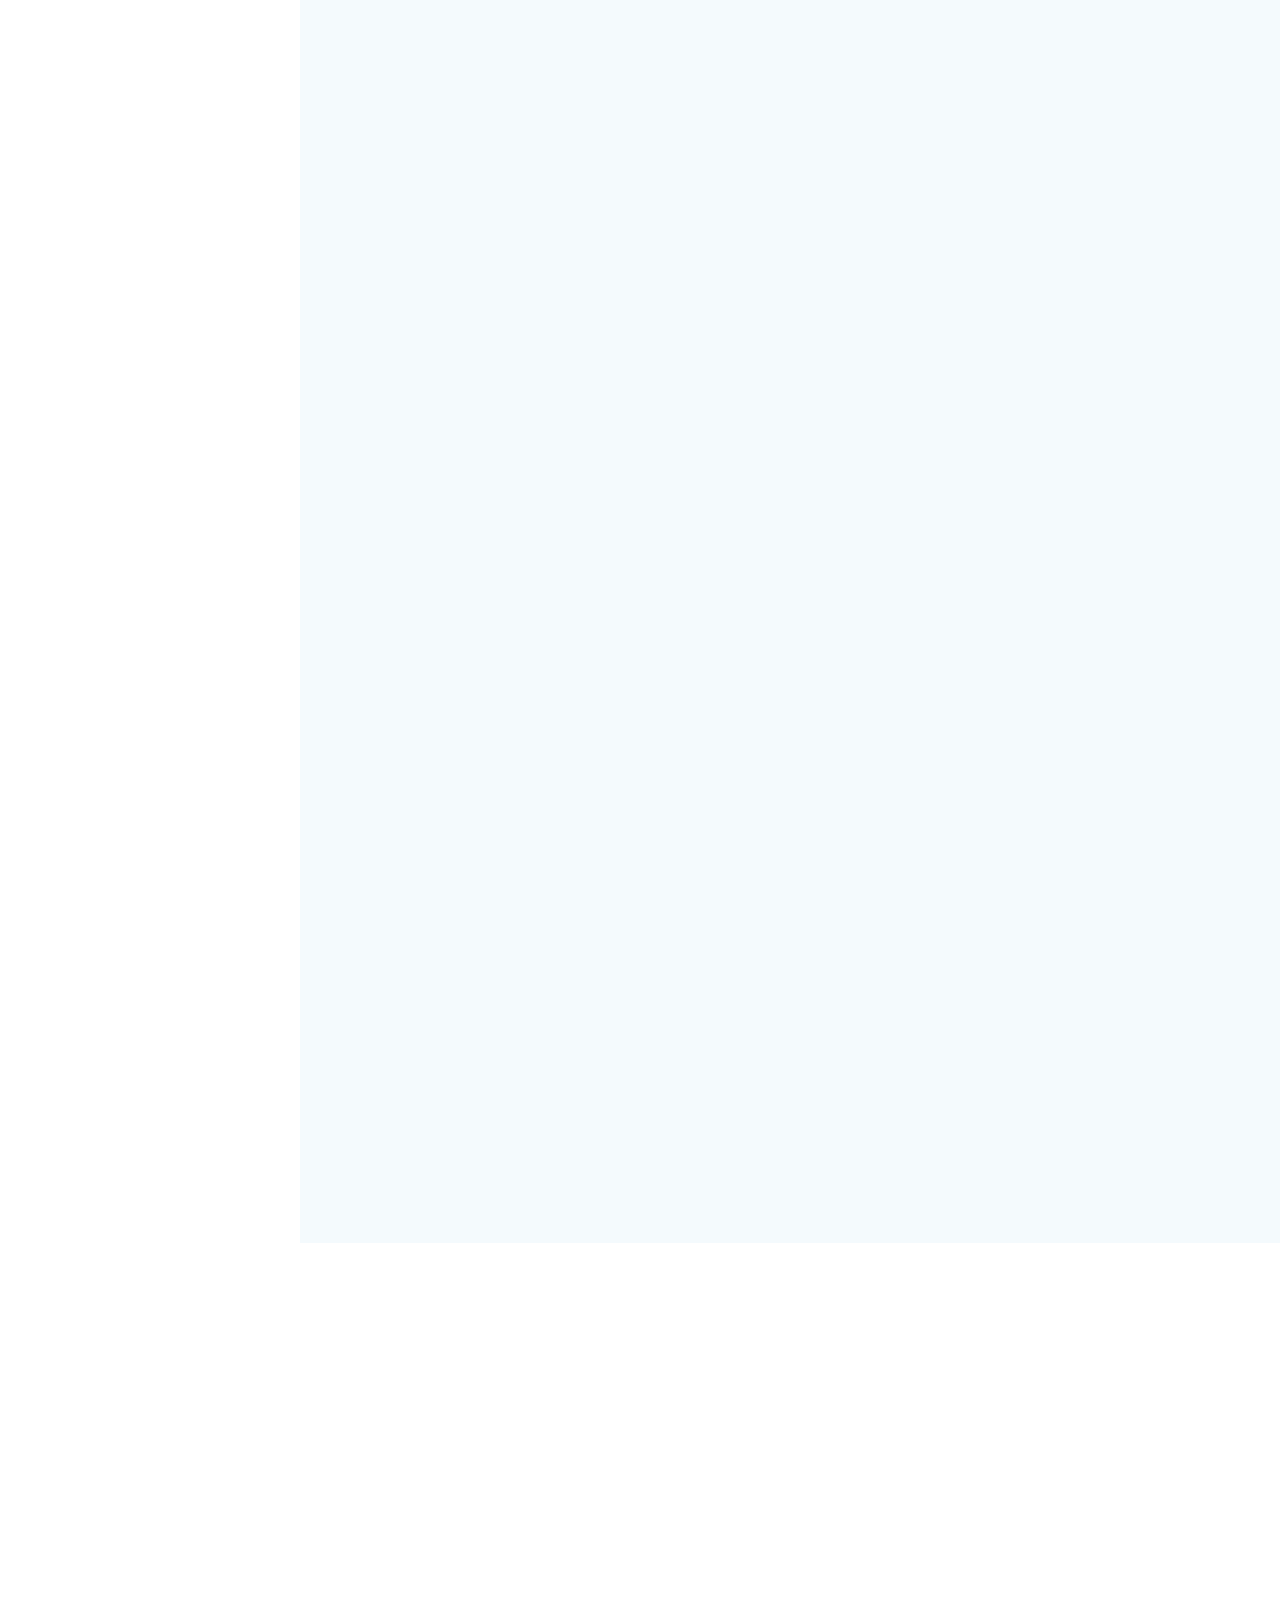
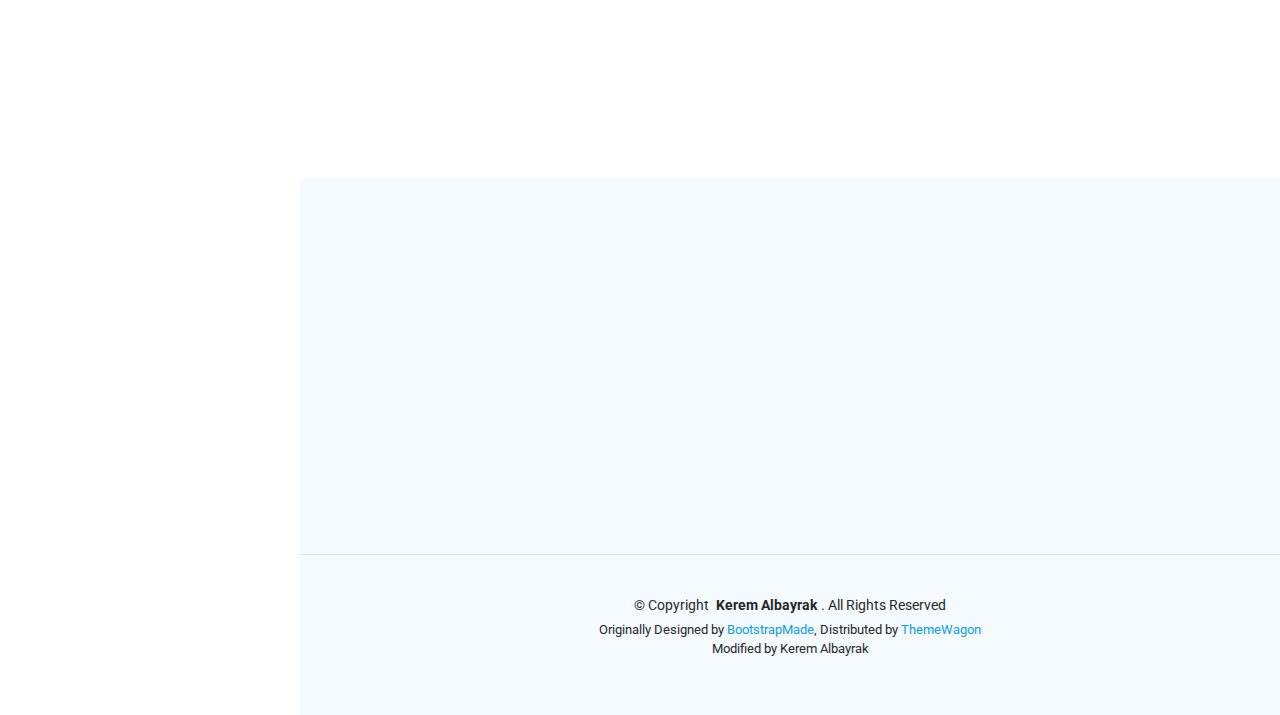
==== commit 5ea721cb: "Remove badges section from index.html and update screenshot" ====
--- a/index.html
+++ b/index.html
@@ -3,7 +3,7 @@
   <head>
     <meta charset="utf-8" />
     <meta content="width=device-width, initial-scale=1.0" name="viewport" />
-    <title>Index - Kerem Albayrak</title>
+    <title>Kerem Albayrak</title>
     <meta content="" name="description" />
     <meta content="" name="keywords" />
 
@@ -168,9 +168,9 @@
               <h3 class="resume-title">Education</h3>
 
               <div class="resume-item">
-                <h4>Hacettepe University, Ankara</h4>
-                <h5>2025 - 2026</h5>
-                <p><em>Master of Software Engineering</em></p>
+                <h4>Düzce University, Düzce</h4>
+                <h5>2025 - 2027</h5>
+                <p><em>Master of Computer Engineering</em></p>
               </div>
 
               <!-- Edn Resume Item -->
@@ -627,33 +627,6 @@
         </div>
       </section>
       <!-- Languages and Exams Section -->
-
-      <!-- Badges Section -->
-      <section id="badges" class="badges section light-background">
-        <div class="container section-title" data-aos="fade-up">
-          <h2>Badges</h2>
-        </div>
-
-        <div class="container" data-aos="fade-up" data-aos-delay="100">
-          <div class="row gy-4">
-            <div class="col-lg-6">
-              <h3>Codewars Badge</h3>
-              <a href="https://www.codewars.com/users/keremalb" target="_blank">
-                <img
-                  src="https://www.codewars.com/users/keremalb/badges/large"
-                  alt="Codewars Badge"
-                  style="max-width: 100%; border: 2px solid #ccc; border-radius: 10px"
-                />
-              </a>
-            </div>
-
-            <div class="col-lg-6">
-              <h3>Other Badges</h3>
-              <p>Coming soon...</p>
-            </div>
-          </div>
-        </div>
-      </section>
     </main>
 
     <footer id="footer" class="footer position-relative light-background">
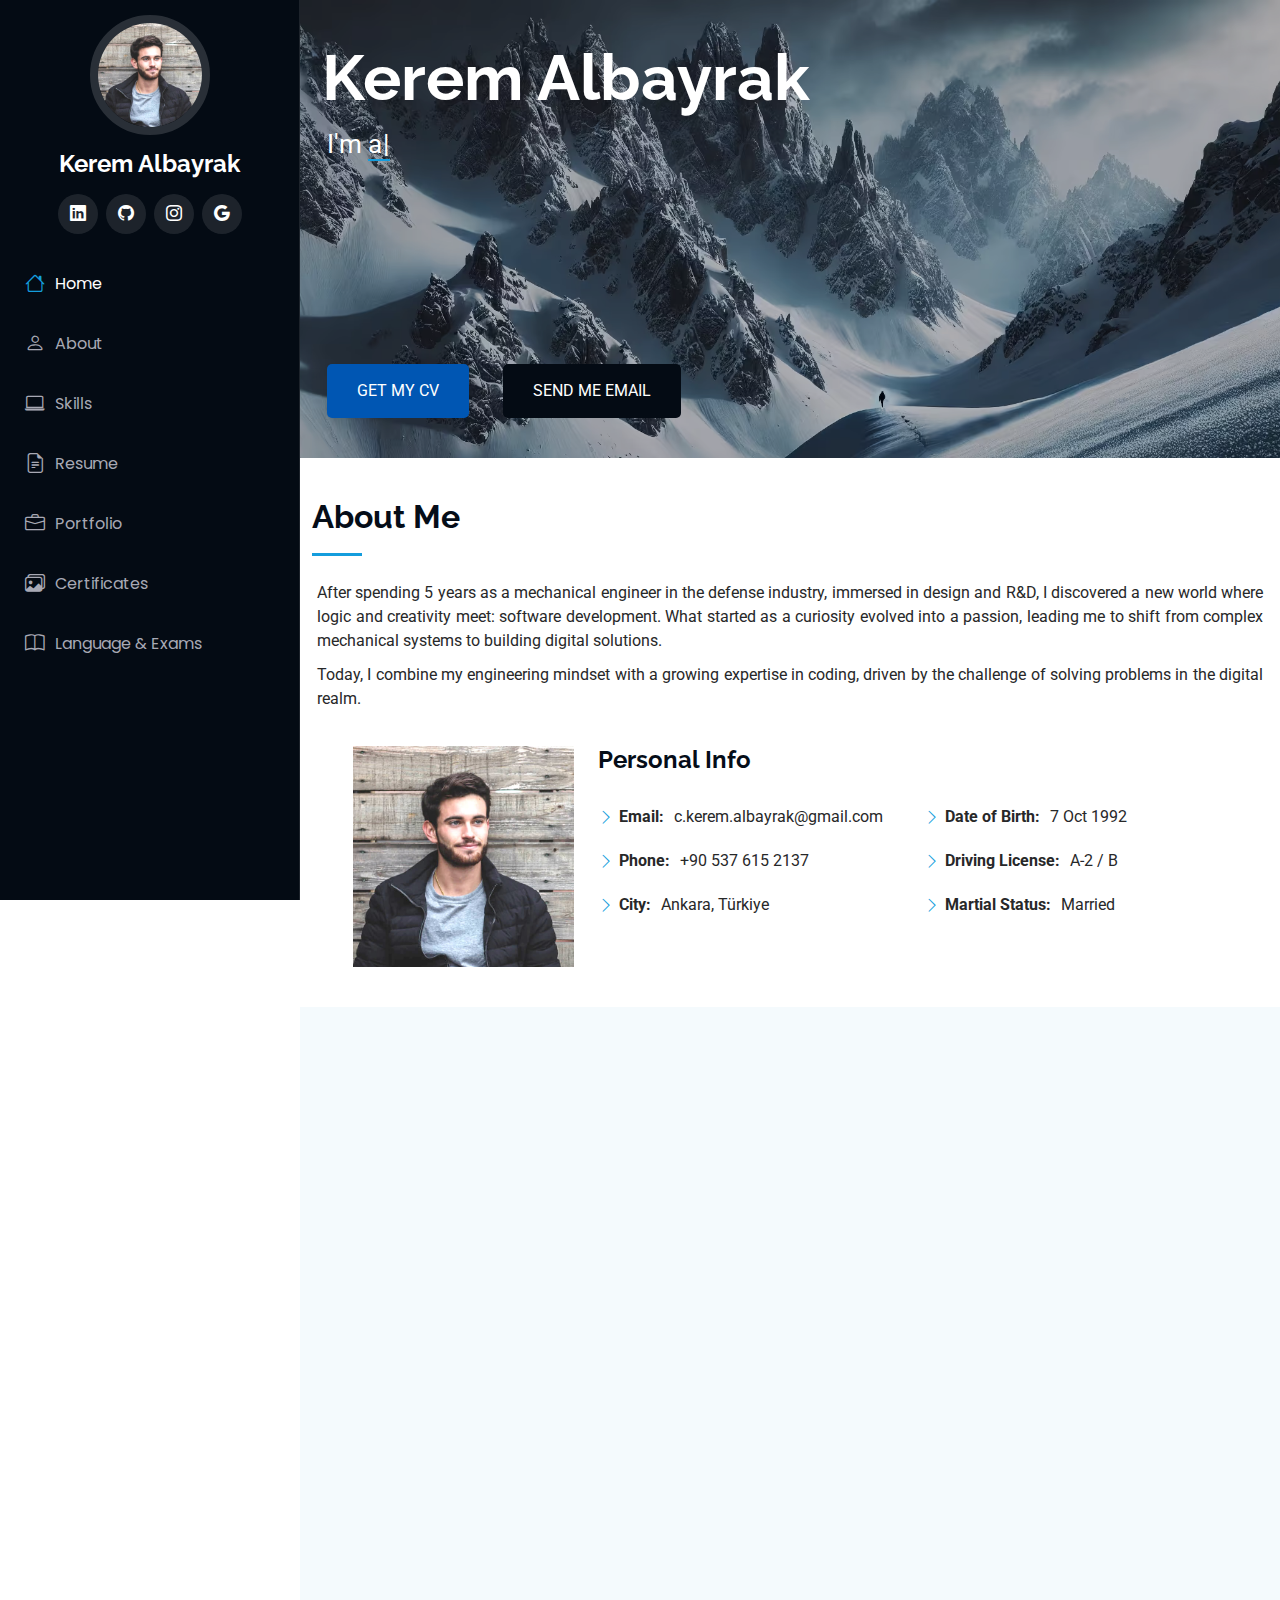
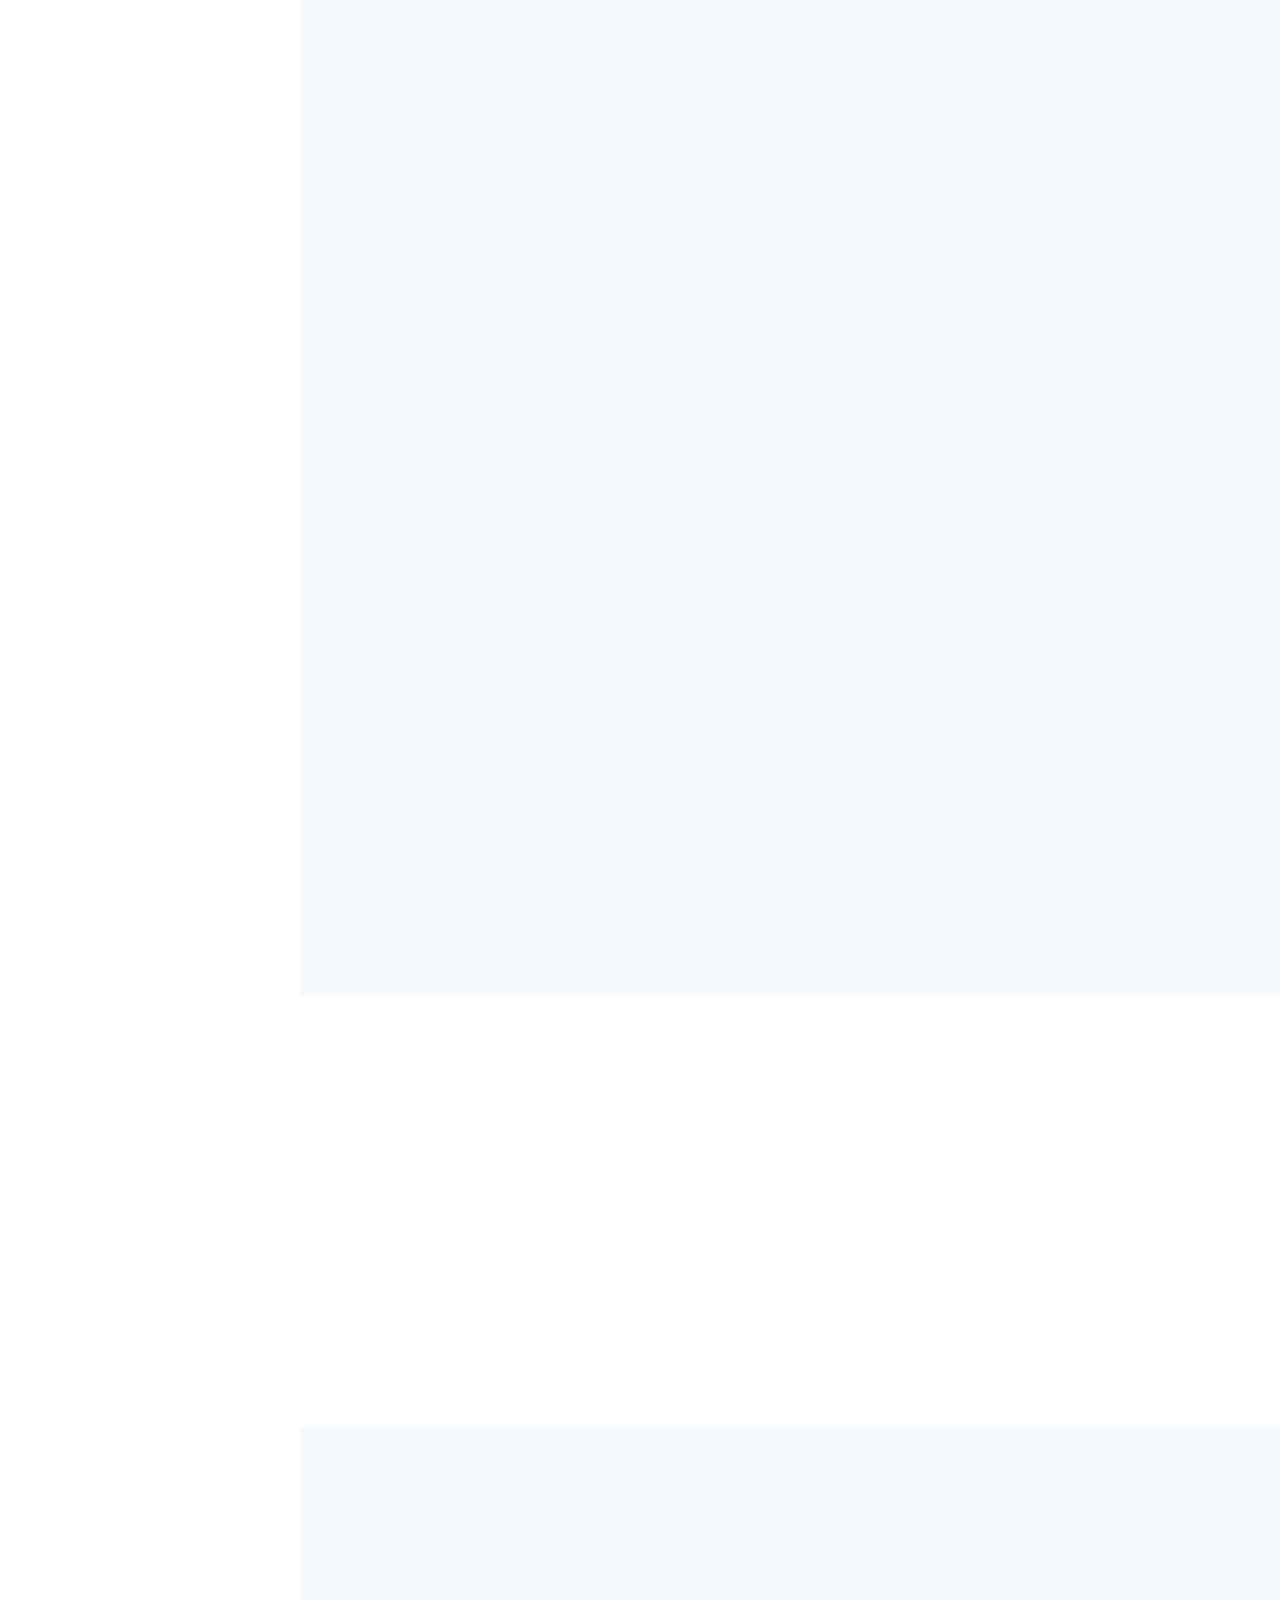
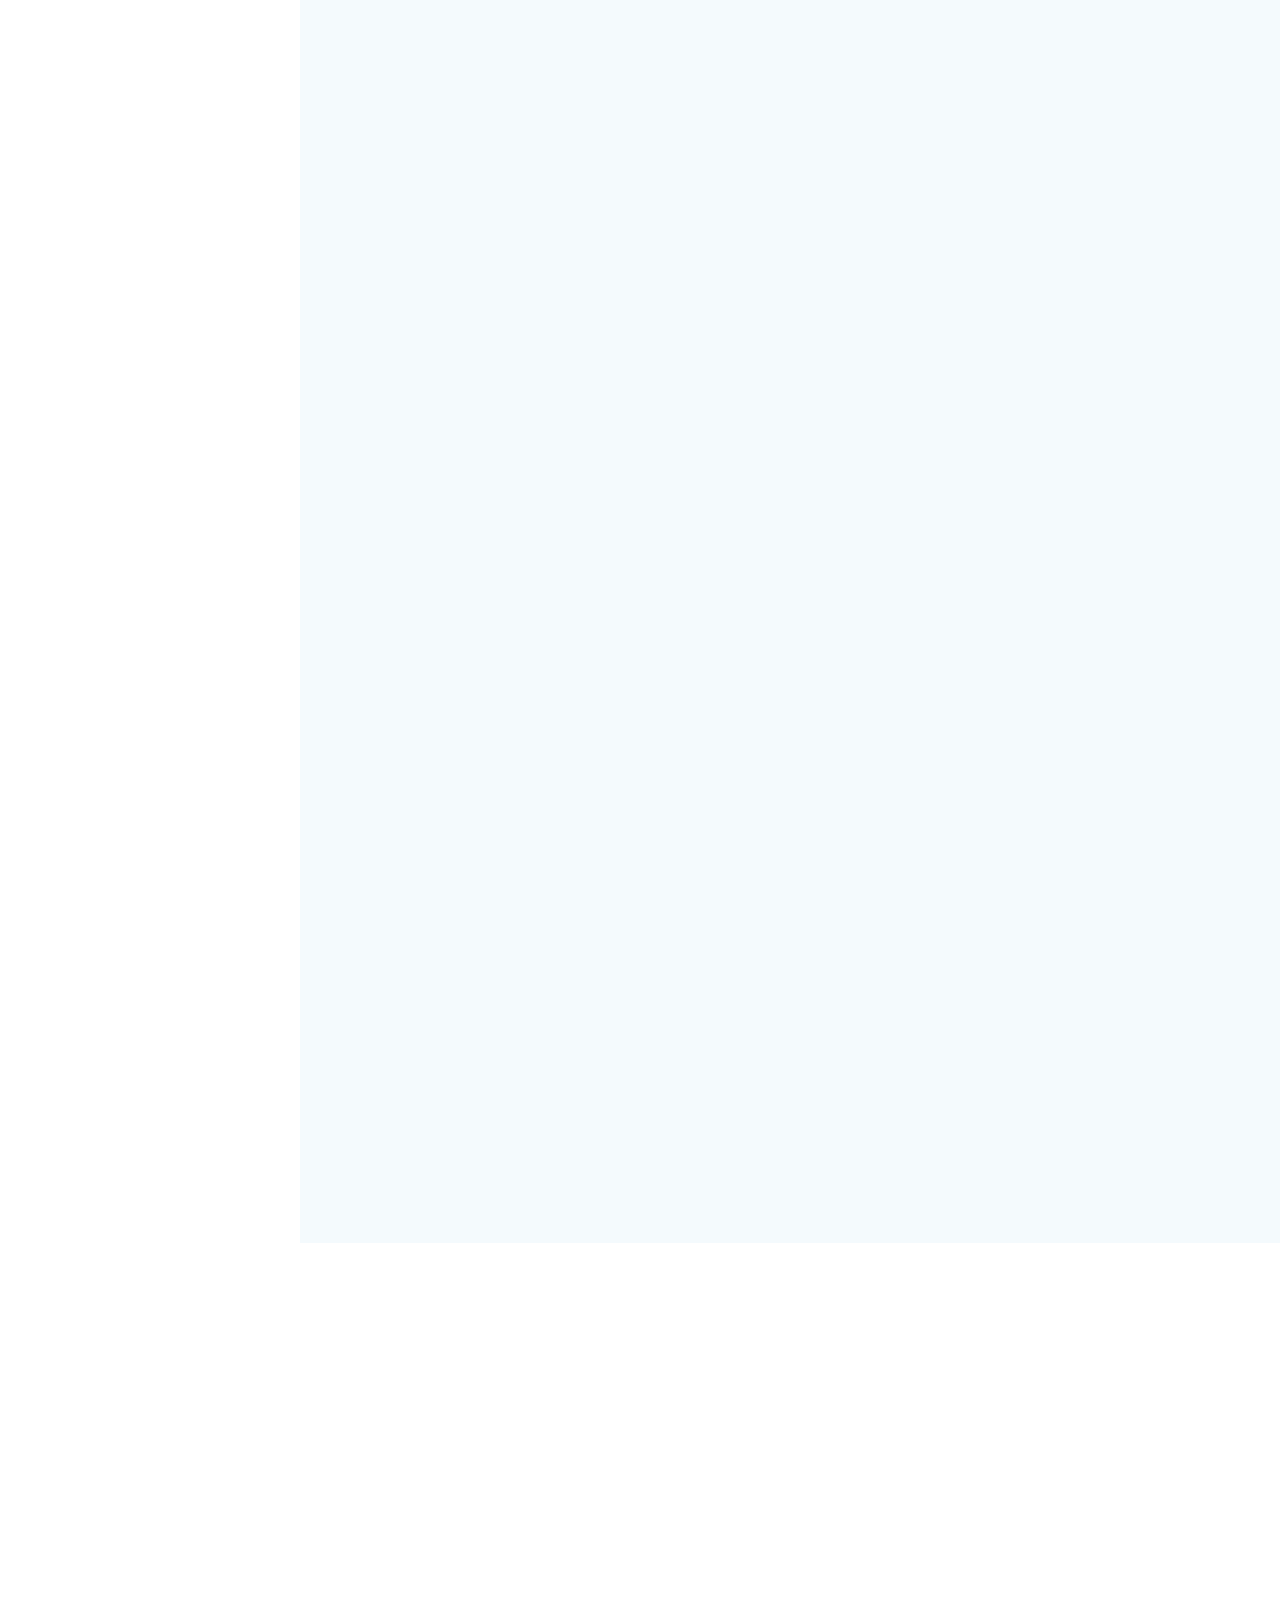
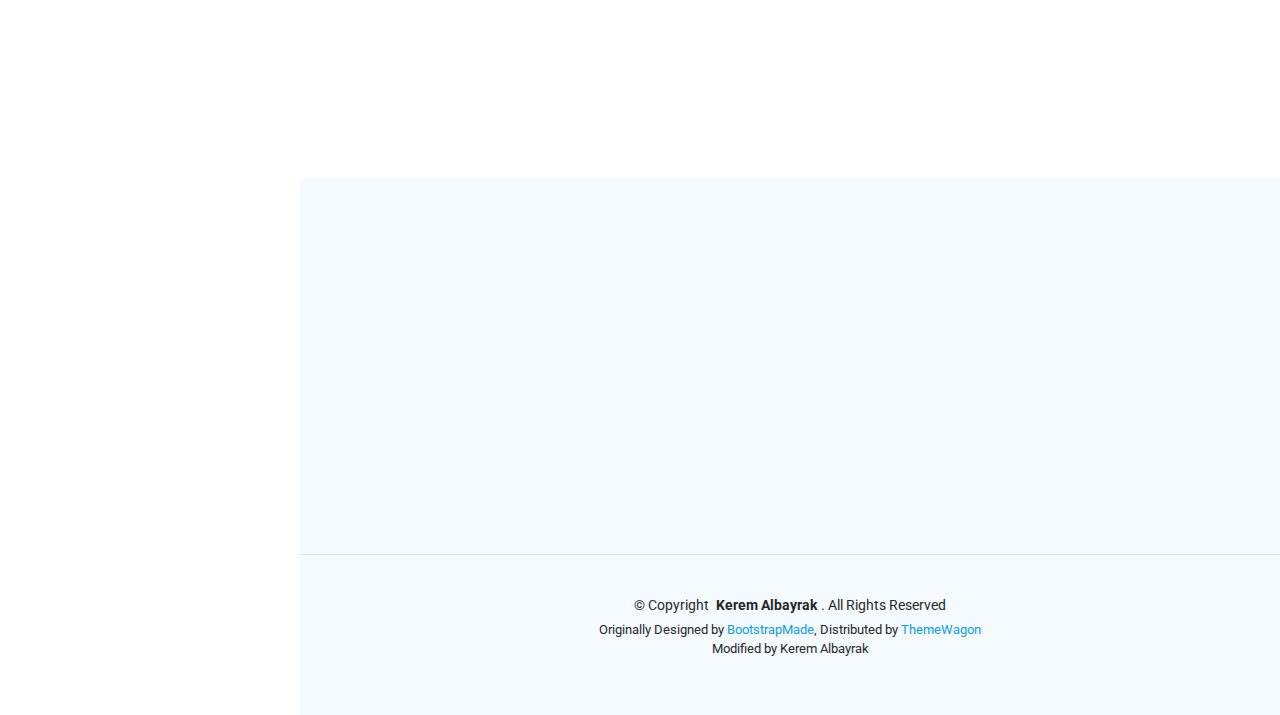
==== commit 60f7db35: "Added new project - Todo App" ====
--- a/index.html
+++ b/index.html
@@ -379,12 +379,16 @@
                     <p>PostgreSQL</p>
                   </div>
                   <div class="skill-item">
+                    <img class="icon" src="assets/icon/SQLite.png" alt="SQLite Icon" />
+                    <p>SQLite</p>
+                  </div>
+                  <div class="skill-item">
+                    <img class="icon" src="assets/icon/azuresql.png" alt="Azure SQL Icon" />
+                    <p>Azure SQL</p>
+                  </div>
+                  <div class="skill-item">
                     <img class="icon" src="assets/icon/firestore.png" alt="Firestore Icon" />
                     <p>Firestore</p>
-                  </div>
-                  <div class="skill-item">
-                    <img class="icon" src="assets/icon/azuresql.png" alt="Azure SQL Icon" />
-                    <p>Azure SQL</p>
                   </div>
                 </div>
               </div>
@@ -400,6 +404,10 @@
                   <div class="skill-item">
                     <img class="icon" src="assets/icon/netcore.png" alt="Asp.Net Icon" />
                     <p>.Net</p>
+                  </div>
+                  <div class="skill-item">
+                    <img class="icon" src="assets/icon/flask.png" alt="Flask Icon" />
+                    <p>Flask</p>
                   </div>
                   <div class="skill-item">
                     <img class="icon" src="assets/icon/firebase.png" alt="Firebase Icon" />
@@ -432,6 +440,31 @@
             <!-- End Portfolio Filters -->
 
             <div class="row gy-4 isotope-container" data-aos="fade-up" data-aos-delay="200">
+              <div class="col-lg-4 col-md-6 portfolio-item isotope-item filter-web">
+                <div class="portfolio-content h-100">
+                  <img src="assets/screenshots/henas/HENAS.png" class="img-fluid" alt="" />
+                  <div class="portfolio-info">
+                    <h4>HENAS</h4>
+                    <p>Hekim Nöbet Asistanı</p>
+                    <a href="assets/screenshots/henas/HENAS.png" class="glightbox preview-link"><i class="bi bi-zoom-in"></i></a>
+                    <a href="portfolio-details.html?id=8&filter=web" title="More Details" class="details-link"><i class="bi bi-link-45deg"></i></a>
+                  </div>
+                </div>
+              </div>
+              <!-- End Portfolio Item -->
+
+              <div class="col-lg-4 col-md-6 portfolio-item isotope-item filter-web">
+                <div class="portfolio-content h-100">
+                  <img src="assets/screenshots/todo-list/2.jpg" class="img-fluid" alt="" />
+                  <div class="portfolio-info">
+                    <h4>Todo App</h4>
+                    <p>Feature-Rich Task Manager</p>
+                    <a href="assets/screenshots/todo-list/2.jpg" class="glightbox preview-link"><i class="bi bi-zoom-in"></i></a>
+                    <a href="portfolio-details.html?id=9&filter=web" title="More Details" class="details-link"><i class="bi bi-link-45deg"></i></a>
+                  </div>
+                </div>
+              </div>
+
               <div class="col-lg-4 col-md-6 portfolio-item isotope-item filter-mobile">
                 <div class="portfolio-content h-100">
                   <img src="assets/screenshots/hotel-rez/1.jpg" class="img-fluid" alt="" />
@@ -440,19 +473,6 @@
                     <p>Hotel reservation expo app</p>
                     <a href="assets/screenshots/hotel-rez/1.jpg" class="glightbox preview-link"><i class="bi bi-zoom-in"></i></a>
                     <a href="portfolio-details.html?id=1" title="More Details" class="details-link"><i class="bi bi-link-45deg"></i></a>
-                  </div>
-                </div>
-              </div>
-              <!-- End Portfolio Item -->
-
-              <div class="col-lg-4 col-md-6 portfolio-item isotope-item filter-web">
-                <div class="portfolio-content h-100">
-                  <img src="assets/screenshots/henas/HENAS.png" class="img-fluid" alt="" />
-                  <div class="portfolio-info">
-                    <h4>HENAS</h4>
-                    <p>Hekim Nöbet Asistanı</p>
-                    <a href="assets/screenshots/henas/HENAS.png" class="glightbox preview-link"><i class="bi bi-zoom-in"></i></a>
-                    <a href="portfolio-details.html?id=8&filter=web" title="More Details" class="details-link"><i class="bi bi-link-45deg"></i></a>
                   </div>
                 </div>
               </div>
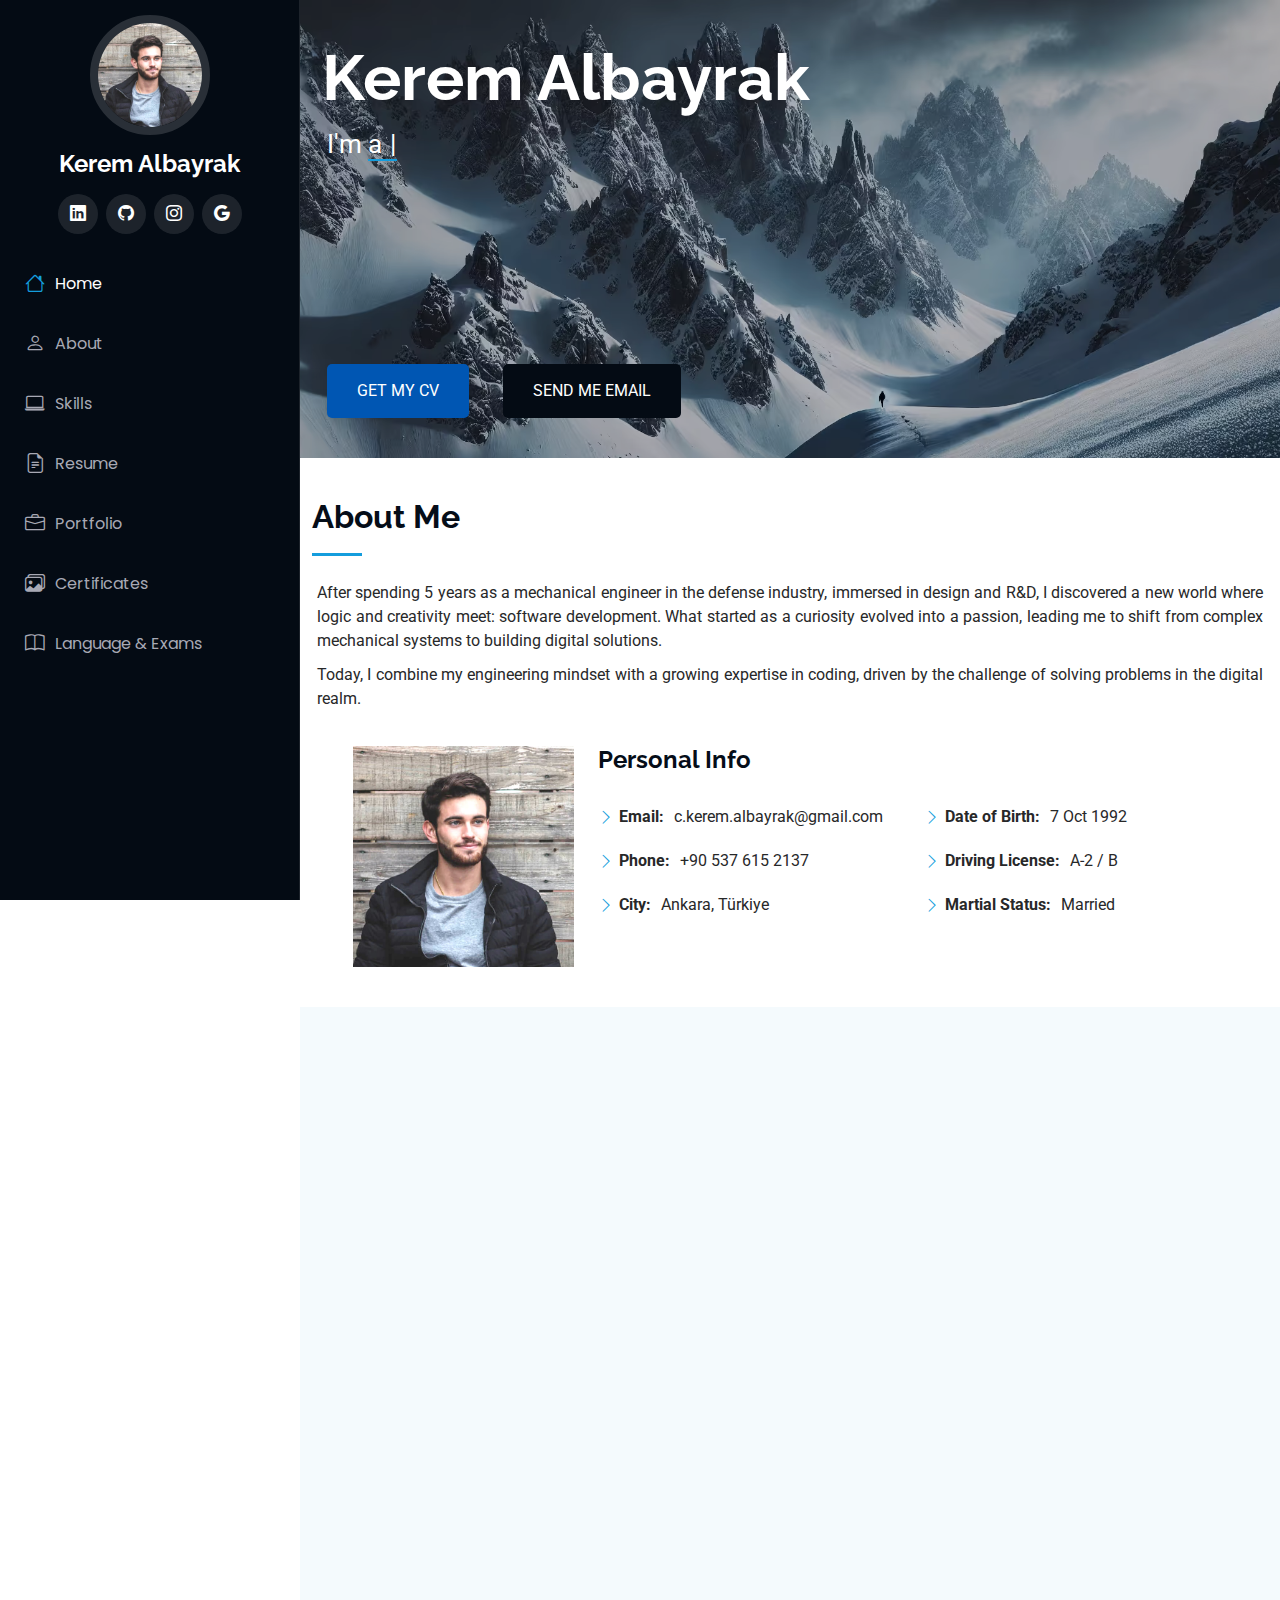
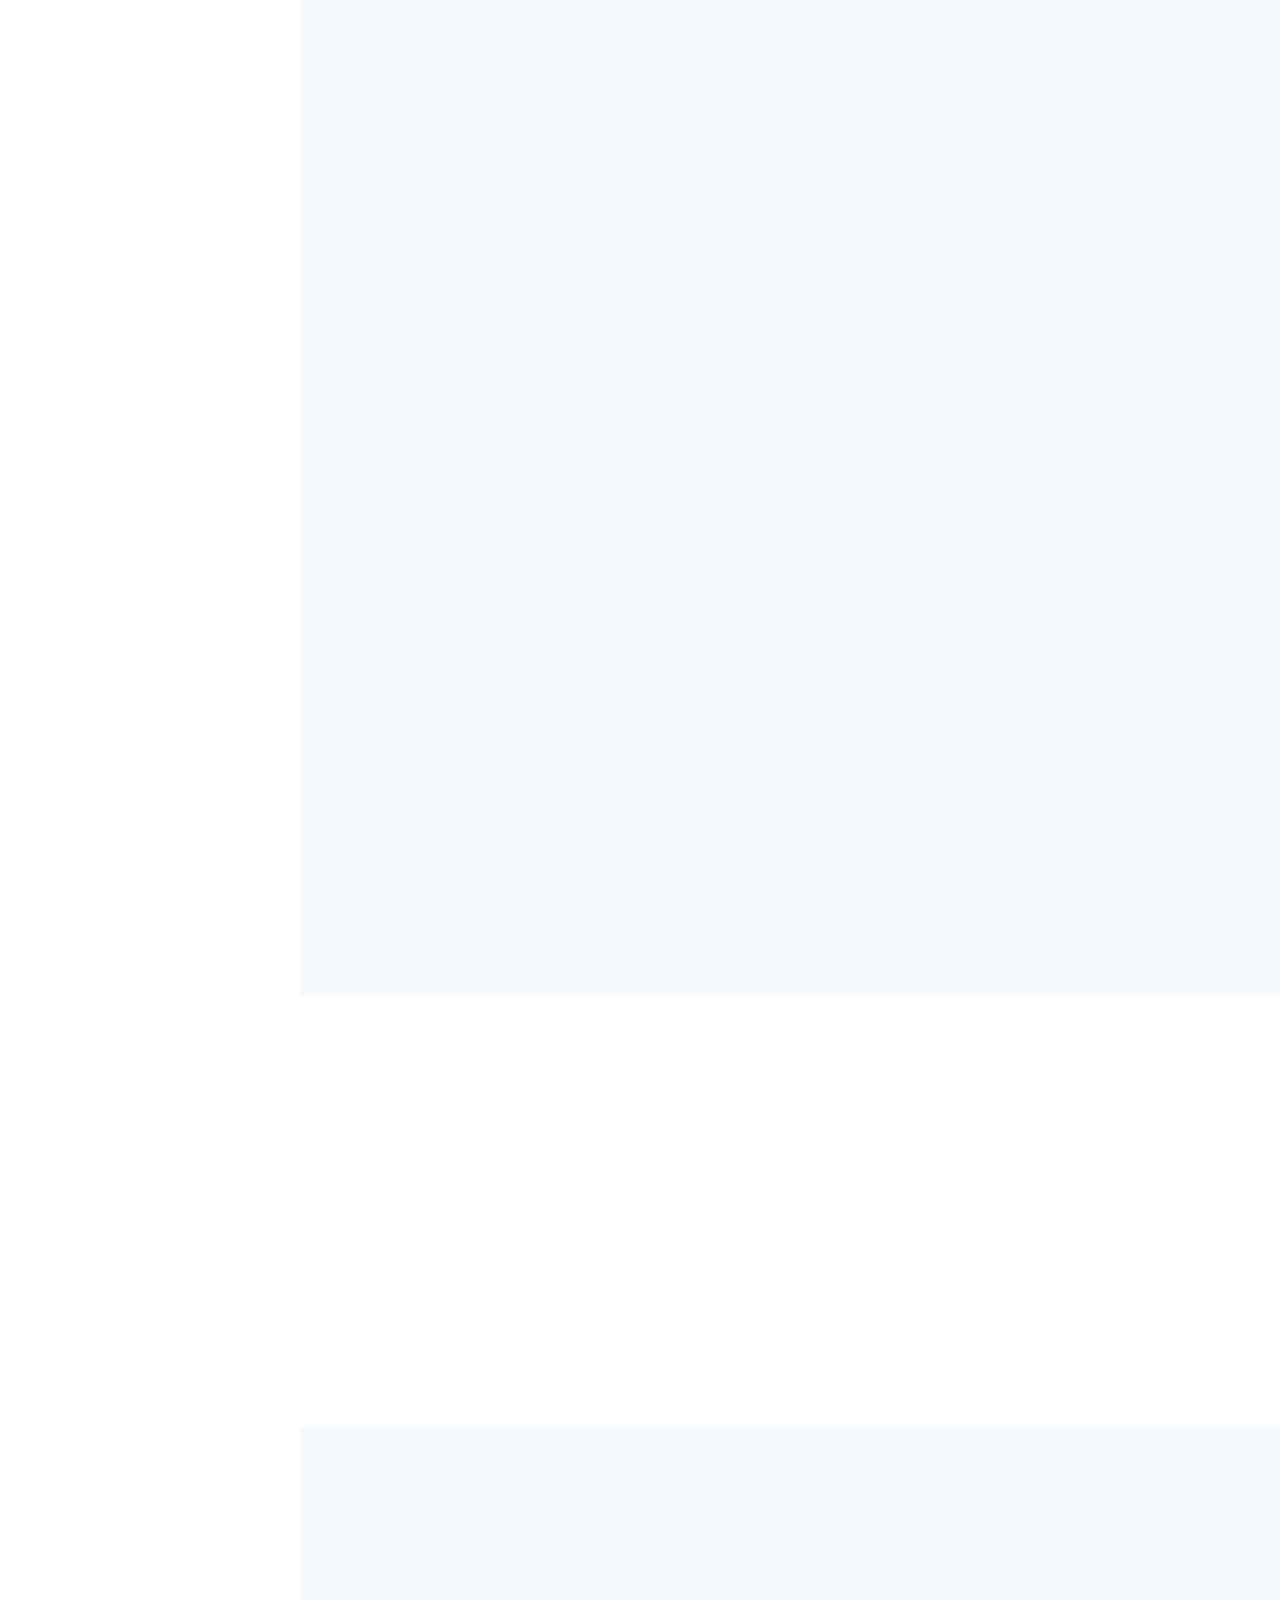
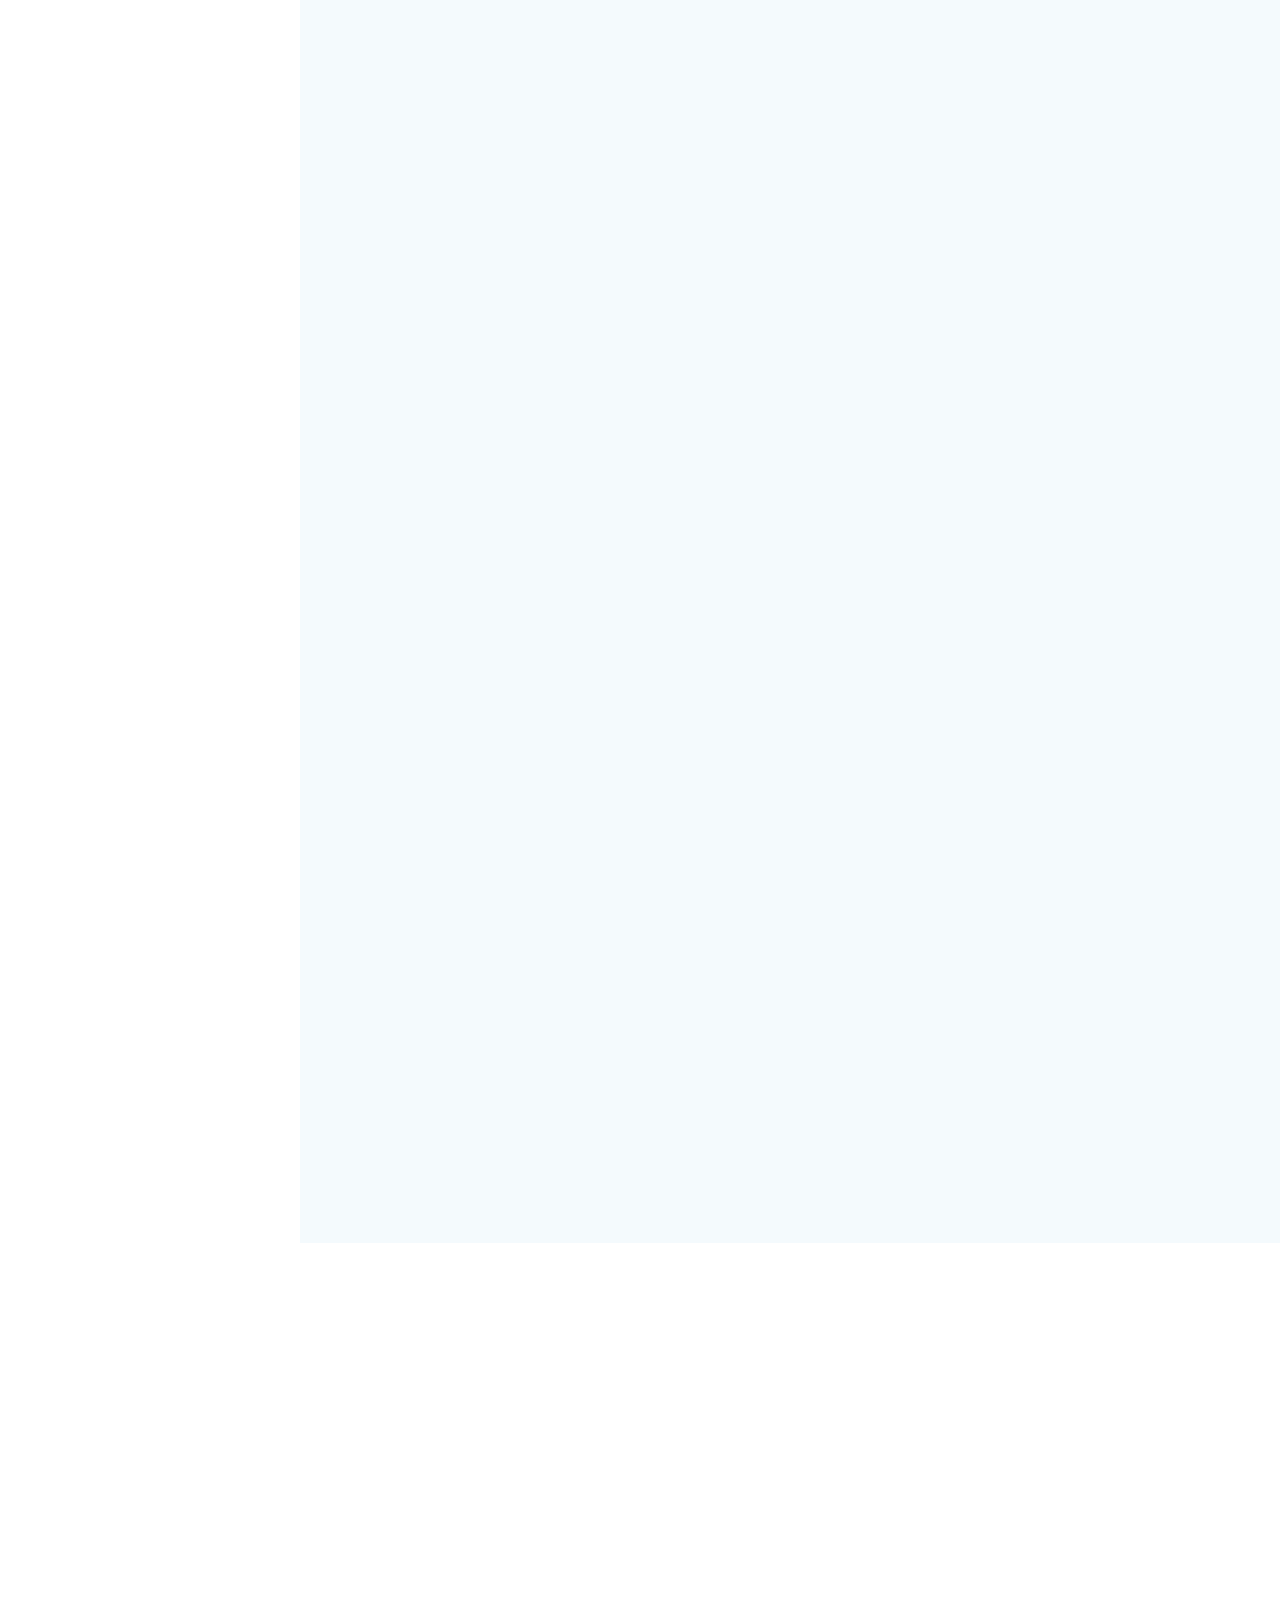
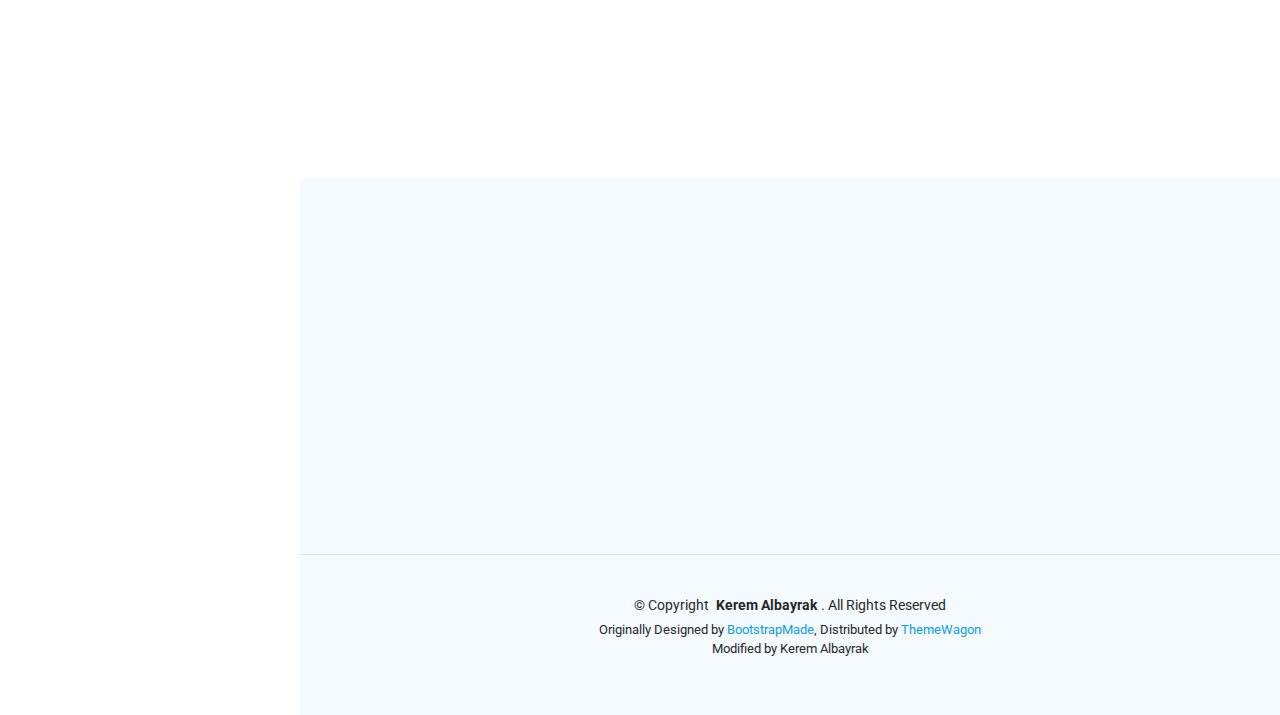
==== commit e593b761: "Update education dates in CV" ====
--- a/index.html
+++ b/index.html
@@ -169,7 +169,7 @@
 
               <div class="resume-item">
                 <h4>Düzce University, Düzce</h4>
-                <h5>2025 - 2027</h5>
+                <h5>2024 - 2026</h5>
                 <p><em>Master of Computer Engineering</em></p>
               </div>
 
